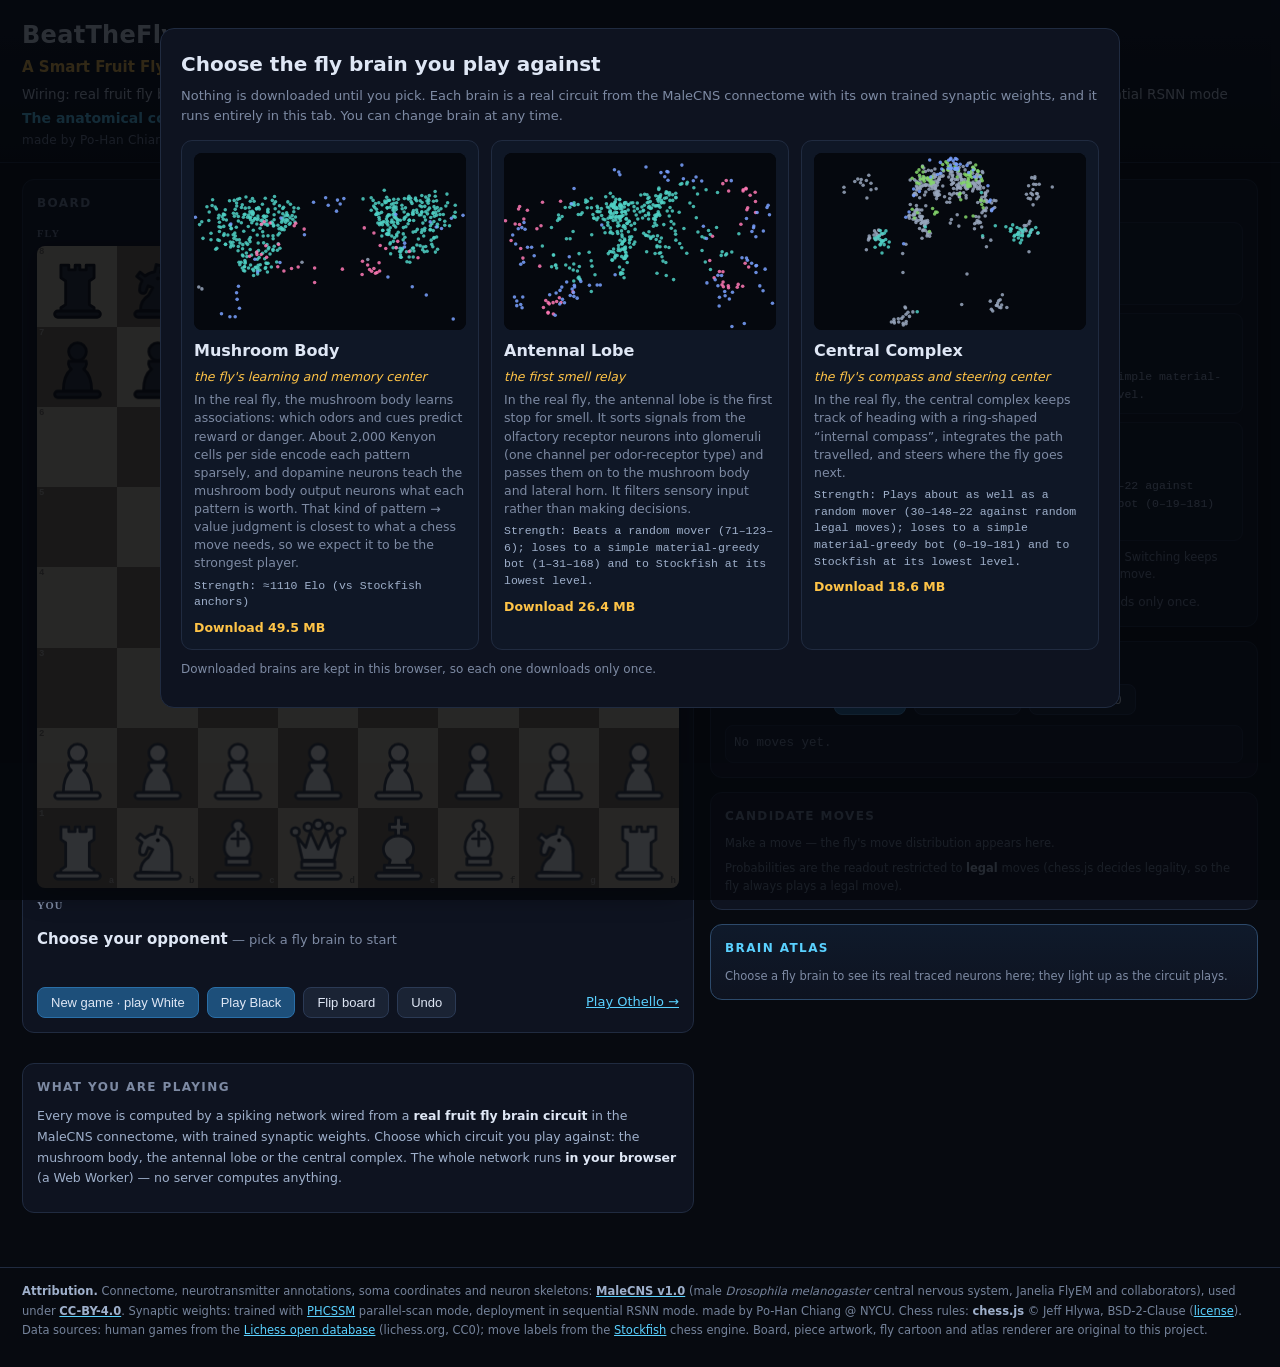
==== chess/index.html @ 7017ef51 "Brain-region opponents (Central Complex, Antennal Lobe), pick-first chess page, cached downloads Co-" ====
<!doctype html>
<!-- SPDX-License-Identifier: GPL-3.0-or-later -->
<html lang="en">
<head>
<meta charset="utf-8">
<meta name="viewport" content="width=device-width,initial-scale=1">
<title>BeatTheFly: Chess</title>
<meta name="description" content="BeatTheFly: play chess against a smart fruit fly. A spiking neural network wired from the real Drosophila mushroom-body connectome (MaleCNS), running in your browser.">
<link rel="canonical" href="https://phclab.github.io/BeatTheFly/chess/">
<meta property="og:type" content="website">
<meta property="og:title" content="BeatTheFly: Chess">
<meta property="og:description" content="BeatTheFly: play chess against a smart fruit fly. A spiking neural network wired from the real Drosophila mushroom-body connectome (MaleCNS), running in your browser.">
<meta property="og:url" content="https://phclab.github.io/BeatTheFly/chess/">
<meta name="twitter:card" content="summary">
<link rel="icon" href="data:image/svg+xml,%3Csvg xmlns='http://www.w3.org/2000/svg' viewBox='0 0 60 44'%3E%3Cellipse cx='26' cy='12' rx='13' ry='6.5' fill='%23cde8ff' fill-opacity='.8' transform='rotate(-22 26 12)'/%3E%3Cellipse cx='26' cy='20' rx='13' ry='6.5' fill='%23cde8ff' fill-opacity='.8' transform='rotate(22 26 20)'/%3E%3Cellipse cx='27' cy='24' rx='14' ry='9' fill='%233b4657'/%3E%3Cellipse cx='40' cy='22' rx='8.5' ry='7.5' fill='%232a3340'/%3E%3Cellipse cx='45.5' cy='19' rx='5' ry='5.2' fill='%23e2452f'/%3E%3Cellipse cx='45.5' cy='26' rx='4.4' ry='4.6' fill='%23e2452f'/%3E%3C/svg%3E">
<link rel="stylesheet" href="../ui/app.css">
</head>
<body>
<header>
  <h1 id="title"><a href="../" style="color:inherit;text-decoration:none">BeatTheFly</a></h1>
  <div class="tagline">A Smart Fruit Fly is playing chess against you</div>
  <div class="attrib">Wiring: real fruit fly brain (<a href="https://male-cns.janelia.org/" target="_blank" rel="noopener">MaleCNS
  mushroom body connectome</a>, <a href="https://creativecommons.org/licenses/by/4.0/" target="_blank" rel="noopener">CC-BY-4.0</a>)
  <span class="sep">·</span> Synaptic weights: trained with <a href="https://arxiv.org/abs/2604.01295" target="_blank" rel="noopener">PHCSSM</a> parallel-scan mode, deployment in sequential RSNN mode</div>
  <div class="claim">The anatomical connectome gives you wiring, not synaptic strengths. Ours are trained.</div>
  <div class="byline">made by Po-Han Chiang @ NYCU</div>
</header>

<div class="wrap">
  <div id="colBoard">
    <div class="card">
      <h2>Board</h2>
      <div class="capbar" id="capTop"><span class="who">FLY</span></div>
      <div id="boardstage"><div id="boardwrap"></div>
        <button id="skipfly" class="sm">skip</button></div>
      <div class="capbar" id="capBot" style="margin-top:6px"><span class="who">YOU</span></div>
      <div id="status"></div>
      <div id="flyline"></div>
      <div id="overbox"></div>
      <div class="row" style="margin-top:11px">
        <button class="pri" id="newW">New game · play White</button>
        <button class="pri" id="newB">Play Black</button>
        <button id="flip">Flip board</button>
        <button id="undo">Undo</button>
        <a href="../othello/" style="margin-left:auto;font-size:13px">Play Othello →</a>
      </div>
    </div>
  </div>
  <div id="colSide">
    <div class="card" id="regionCard">
      <h2>Opponent brain region</h2>
      <div class="regions" id="regionList"></div>
      <div class="legend"><span id="regionNote">Each region is a different real fly circuit with its own trained
        weights. Switching keeps your game: the new brain reads the moves so far, one timestep per move.</span></div>
      <div class="store"><span id="storeLine2"></span> <button id="clearStore2" class="sm" hidden>Remove downloaded brains</button></div>
    </div>
    <div class="card">
      <h2>Game</h2>
      <div class="row" style="margin-top:8px">
        <span style="color:var(--dim);font-size:12px">Fly move choice:</span>
        <button id="tg0" class="on">argmax</button>
        <button id="tg1">sample T=0.5</button>
        <button id="tg2">sample T=1.0</button>
      </div>
      <div class="moves" id="movelist"><span class="dim">No moves yet.</span></div>
    </div>
    <div class="card">
      <h2>Candidate moves</h2>
      <div id="cands"><div class="legend"><span>Make a move — the fly's move distribution appears
        here.</span></div></div>
      <div class="legend"><span>Probabilities are the readout restricted to <b>legal</b> moves
        (chess.js decides legality, so the fly always plays a legal move).</span></div>
    </div>
    <div id="brainPanels"></div>
  </div>
  <div id="colNotes">
    <div class="card">
      <h2>What you are playing</h2>
      <div class="note" id="whatNote"><p>Every move is computed by a spiking network wired from the <b>real MaleCNS mushroom-body
  connectome</b> — 4,510 measured neurons, 1,027,152 neuron-to-neuron connections, excitatory/inhibitory signs from
  neurotransmitter annotations. On the right, those neurons are drawn at their <b>real measured soma
  positions</b> and light up as the circuit runs. The network's state is <b>never reset</b>: it carries
  forward from move to move, so what you see at move 40 descends from move 1. The whole network runs <b>in your browser</b> (a Web Worker) — no server computes anything.</p></div>
    </div>
    <div id="notePanels"></div>
  </div>
</div>
<footer>
  <b>Attribution.</b> Connectome, neurotransmitter annotations, soma coordinates and neuron skeletons:
  <a href="https://male-cns.janelia.org/" target="_blank" rel="noopener"><b>MaleCNS v1.0</b></a> (male
  <i>Drosophila melanogaster</i> central nervous system, Janelia FlyEM and collaborators), used under
  <a href="https://creativecommons.org/licenses/by/4.0/" target="_blank" rel="noopener"><b>CC-BY-4.0</b></a>.
  Synaptic weights: trained with <a href="https://arxiv.org/abs/2604.01295" target="_blank" rel="noopener">PHCSSM</a>
  parallel-scan mode, deployment in sequential RSNN mode.
  <span class="byline">made by Po-Han Chiang @ NYCU</span>. Chess rules: <b>chess.js</b> © Jeff Hlywa, BSD-2-Clause
  (<a href="../vendor/LICENSE.chessjs">license</a>). Data sources: human games from the
  <a href="https://database.lichess.org/" target="_blank" rel="noopener">Lichess open database</a> (lichess.org, CC0); move labels
  from the <a href="https://stockfishchess.org/" target="_blank" rel="noopener">Stockfish</a> chess engine. Board, piece artwork, fly cartoon and atlas renderer are original to this project.
  <span id="footck"></span>
</footer>
<div id="picker" hidden><div class="pbox">
  <h3>Choose the fly brain you play against</h3>
  <div class="sub">Nothing is downloaded until you pick. Each brain is a real circuit from the MaleCNS connectome with its
    own trained synaptic weights, and it runs entirely in this tab. You can change brain at any time.</div>
  <div class="picks" id="pickList"></div>
  <div class="store"><span id="storeLine"></span> <button id="clearStore" class="sm" hidden>Remove downloaded brains</button></div>
  <div class="pl" id="pickErr"></div>
</div></div>
<div id="loader"><div class="box">
  <h3 id="ldH">Loading the fly's brain…</h3>
  <div class="sub" id="ldS">Downloading the trained connectome weights. Everything runs locally in this tab.</div>
  <div class="pbar"><i id="ldBar"></i></div>
  <div class="pl" id="ldP">starting…</div>
</div></div>

<script src="../config.js"></script>
<script type="module">
import { Chess } from '../vendor/chess.esm.js';
import { openStore, modelPrefix, getComplete, usage, clearAll } from '../engine/store.js';
import { $, esc, sleep, ST, FLY, rpc, start, newSession, think, mountPanels, loadModel, syncBrain, flyBegin, flyEnd, flyThinking,
         flyPlace, flyTo, carryShow, carryHide, puff, flyToSquare, carryTo } from '../ui/shell.js';

const MB_NOTE = `<p>In a real <i>Drosophila</i> this circuit learns odour→reward associations. Here the identical
  wiring is fed chess: 789 board features (occupancy, castling rights, en-passant file, 50-move
  clock, canonicalised to the side to move) plus the move history as tokens, projected onto the
  Kenyon cells. The circuit takes <b>one timestep per move</b>; the readout of that timestep is the
  move. Because the state is carried and never reset, the lateral signal keeps propagating across the
  whole game.</p>
  <p class="small">Move legality and SAN: <a href="https://github.com/jhlywa/chess.js">chess.js</a> by Jeff Hlywa
  (BSD-2-Clause), vendored locally with its <a href="../vendor/LICENSE.chessjs">copyright notice</a>. The spiking
  network runs in this page as plain JavaScript in a Web Worker and is checked numerically against the reference
  implementation. The board, the chess piece artwork, the fly cartoon and the brain atlas renderer are original
  work for this project — no third-party board library and no third-party piece set.</p>`;
mountPanels(MB_NOTE);

Object.assign(ST, { human: 'white', orient: 'white', legal: [], fen: null, turn: 'w',
                    sanHistory: [], captured: { w: [], b: [] }, advantage: { w: 0, b: 0 } });
const game = new Chess();

const P_SVG = (() => {
  const wrap = (body, light) => encodeURIComponent(
    `<svg xmlns="http://www.w3.org/2000/svg" viewBox="0 0 45 45">` +
    `<g fill="${light ? '#f7f4ee' : '#2b2f37'}" stroke="${light ? '#3a3f49' : '#0c0e12'}" ` +
    `stroke-width="1.8" stroke-linejoin="round" stroke-linecap="round">${body}</g></svg>`);
  const BASE = `<path d="M10 38h25a2 2 0 0 1 0 4H10a2 2 0 0 1 0-4z"/>`;
  const bodies = {
    pawn:  `<circle cx="22.5" cy="13" r="5.6"/>
            <path d="M17 19c-1 3 1.6 5 1.6 5-3.4 2.6-5.1 8-5.1 14h18c0-6-1.7-11.4-5.1-14 0 0 2.6-2 1.6-5z"/>${BASE}`,
    rook:  `<path d="M12 9h5v3h4V9h3v3h4V9h5v8l-3 2v15l3 2v3H12v-3l3-2V19l-3-2z"/>${BASE}`,
    knight:`<path d="M31.5 38.5V26c0-6.4-2.6-10.7-7.2-12.4l.9-4.1-3.6-.9-1.1 4.6c-2.3.25-4.3 1.15-6 2.7l-3.2-2.6-2.1 2.8 3.4 2.7c-1 1.8-1.6 3.8-1.6 5.9 0 1.3.95 2.15 2.1 2.15 1 0 1.75-.55 2.05-1.4l1.35-3.4 2.85 1.3-2.7 4.8c-3.6 2.2-5.1 5.6-5.1 9.35z"/>
            <circle cx="22.6" cy="17.4" r="1.25" fill="#0c0e12" stroke="none"/>${BASE}`,
    bishop:`<path d="M22.5 5c2.2 0 3.6 1.6 3.6 3.3 0 1.2-.6 2-1.3 2.6 4 2.6 6.4 6.6 6.4 11 0 3.4-1.6 5.6-3.6 6.8H17.4c-2-1.2-3.6-3.4-3.6-6.8 0-4.4 2.4-8.4 6.4-11-.7-.6-1.3-1.4-1.3-2.6C18.9 6.6 20.3 5 22.5 5z"/>
            <path d="M22.5 12v9M18.5 16.5h8" stroke-width="1.6"/>
            <path d="M15 29h15v4H15z"/>${BASE}`,
    queen: `<circle cx="8" cy="12" r="2.6"/><circle cx="16" cy="9" r="2.6"/><circle cx="22.5" cy="7.5" r="2.9"/>
            <circle cx="29" cy="9" r="2.6"/><circle cx="37" cy="12" r="2.6"/>
            <path d="M9 15l3.5 15h20L36 15l-5.5 7-3-10-5 11-5-11-3 10z"/>
            <path d="M12 31h21v4H12z"/>${BASE}`,
    king:  `<path d="M20.7 3h3.6v4.3H28.2v3.6h-3.9v4.4h-3.6v-4.4H16.8V7.3h3.9z"/>
            <path d="M22.5 14.6c-5.3 0-9.6 3.7-9.6 8.3 0 3.1 1.9 5.6 4.4 7.1l-1.3 4.4h13l-1.3-4.4c2.5-1.5 4.4-4 4.4-7.1 0-4.6-4.3-8.3-9.6-8.3z"/>
            <path d="M13.5 33.2h18v3.2h-18z"/>${BASE}`,
  };
  const out = {};
  const KEY = { pawn: 'P', rook: 'R', knight: 'N', bishop: 'B', queen: 'Q', king: 'K' };
  for (const [k, v] of Object.entries(bodies))
    for (const c of ['w', 'b']) out[c + KEY[k]] = 'data:image/svg+xml,' + wrap(v, c === 'w');
  return out;
})();

const BD = { el: null, pieces: {}, orient: 'white', fen: null, dests: new Map(), movable: null, last: null, check: null,
             onMove: null, sel: null, drag: null };

function boardInit(host, onMove) {
  BD.el = host; BD.onMove = onMove;
  host.classList.add('bd');
  host.innerHTML = '';
  const layer = document.createElement('div'); layer.className = 'bd-sq'; host.appendChild(layer);
  const pl = document.createElement('div'); pl.className = 'bd-pc'; host.appendChild(pl);
  BD.sqLayer = layer; BD.pcLayer = pl;
  for (let i = 0; i < 64; i++) { const d = document.createElement('div'); d.className = 'sq'; layer.appendChild(d); }
  host.addEventListener('pointerdown', onDown);
  window.addEventListener('pointermove', onMoveEvt);
  window.addEventListener('pointerup', onUp);
}
function fileRank(sq) { return ['abcdefgh'.indexOf(sq[0]), parseInt(sq[1], 10) - 1]; }
function sqName(c, r) { return 'abcdefgh'[c] + (r + 1); }
function colRow(sq) { const [f, r] = fileRank(sq); return BD.orient === 'white' ? [f, 7 - r] : [7 - f, r]; }
function sqAt(x, y) {
  const b = BD.el.getBoundingClientRect(), s = b.width / 8;
  const c = Math.floor((x - b.left) / s), r = Math.floor((y - b.top) / s);
  if (c < 0 || c > 7 || r < 0 || r > 7) return null;
  return BD.orient === 'white' ? sqName(c, 7 - r) : sqName(7 - c, r);
}
function parseFEN(fen) {
  const out = {}; const rows = fen.split(' ')[0].split('/');
  for (let r = 0; r < 8; r++) { let f = 0;
    for (const ch of rows[r]) {
      if (/\d/.test(ch)) f += +ch;
      else { out[sqName(f, 7 - r)] = (ch === ch.toUpperCase() ? 'w' : 'b') + ch.toUpperCase(); f++; }
    }
  }
  return out;
}
function boardSet(o) {
  if (o.orientation) BD.orient = o.orientation;
  if (o.fen !== undefined) { BD.fen = o.fen; BD.override = null; }
  if (o.dests !== undefined) BD.dests = o.dests || new Map();
  if (o.movable !== undefined) BD.movable = o.movable;
  if (o.lastMove !== undefined) BD.last = o.lastMove;
  if (o.check !== undefined) BD.check = o.check;
  BD.sel = null;
  boardRender();
}
function boardShowMap(map) {
  BD.override = Object.assign({}, map);
  BD.movable = null; BD.dests = new Map(); BD.sel = null;
  boardRender();
}
function boardRender() {
  if (!BD.fen) return;
  const pos = BD.override || parseFEN(BD.fen);
  const b = BD.el.getBoundingClientRect(), s = (b.width || BD.el.clientWidth || 320) / 8;
  const kids = BD.sqLayer.children;
  const destSet = BD.sel ? new Set(BD.dests.get(BD.sel) || []) : null;
  let kingSq = null;
  if (BD.check) for (const [sq, p] of Object.entries(pos)) if (p === (BD.check === 'white' ? 'wK' : 'bK')) kingSq = sq;
  for (let i = 0; i < 64; i++) {
    const c = i % 8, r = (i - c) / 8;
    const sq = BD.orient === 'white' ? sqName(c, 7 - r) : sqName(7 - c, r);
    const [f, rr] = fileRank(sq);
    const d = kids[i];
    d.className = 'sq' + (((f + rr) % 2) ? ' lt' : ' dk')
      + (BD.last && (BD.last[0] === sq || BD.last[1] === sq) ? ' last' : '')
      + (BD.sel === sq ? ' sel' : '')
      + (destSet && destSet.has(sq) ? (pos[sq] ? ' dest cap' : ' dest') : '')
      + (kingSq === sq ? ' chk' : '');
    d.dataset.sq = sq;
    d.innerHTML = (c === 0 ? '<i class="cr">' + (BD.orient === 'white' ? 8 - r : r + 1) + '</i>' : '')
                + (r === 7 ? '<i class="cf">' + (BD.orient === 'white' ? 'abcdefgh'[c] : 'hgfedcba'[c]) + '</i>' : '');
  }
  const want = {};
  for (const [sq, p] of Object.entries(pos)) want[sq] = p;
  for (const [sq, el] of Object.entries(BD.pieces)) if (want[sq] !== el.dataset.p) { el.remove(); delete BD.pieces[sq]; }
  for (const [sq, p] of Object.entries(want)) {
    let el = BD.pieces[sq];
    if (!el) {
      el = document.createElement('div'); el.className = 'pc';
      el.dataset.p = p; el.style.backgroundImage = 'url("' + P_SVG[p] + '")';
      BD.pcLayer.appendChild(el); BD.pieces[sq] = el;
    }
    const [c, r] = colRow(sq);
    el.style.width = el.style.height = s + 'px';
    el.style.transform = 'translate(' + (c * s) + 'px,' + (r * s) + 'px)';
    el.dataset.sq = sq;
  }
}
function canMoveFrom(sq) {
  if (!BD.movable) return false;
  const p = parseFEN(BD.fen)[sq];
  if (!p) return false;
  if ((p[0] === 'w' ? 'white' : 'black') !== BD.movable) return false;
  return BD.dests.has(sq);
}
function onDown(e) {
  const sq = sqAt(e.clientX, e.clientY); if (!sq) return;
  if (BD.sel && BD.sel !== sq && (BD.dests.get(BD.sel) || []).includes(sq)) {
    const from = BD.sel; BD.sel = null; boardRender(); BD.onMove(from, sq); return;
  }
  if (!canMoveFrom(sq)) { BD.sel = null; boardRender(); return; }
  BD.sel = sq; boardRender();
  const el = BD.pieces[sq]; if (!el) return;
  const b = BD.el.getBoundingClientRect(), s = b.width / 8;
  BD.drag = { sq, el, s, b, moved: false };
  el.classList.add('drag');
  e.preventDefault();
}
function onMoveEvt(e) {
  if (!BD.drag) return;
  const { el, s, b } = BD.drag;
  BD.drag.moved = true;
  el.style.transform = 'translate(' + (e.clientX - b.left - s / 2) + 'px,' + (e.clientY - b.top - s / 2) + 'px)';
}
function onUp(e) {
  if (!BD.drag) return;
  const d = BD.drag; BD.drag = null;
  d.el.classList.remove('drag');
  const to = sqAt(e.clientX, e.clientY);
  if (d.moved) {
    if (to && to !== d.sq && (BD.dests.get(d.sq) || []).includes(to)) { BD.sel = null; boardRender(); BD.onMove(d.sq, to); return; }
    boardRender();
  }
}

function destsMap() {
  const m = new Map();
  for (const mv of ST.legal) {
    const o = mv.uci.slice(0, 2), d = mv.uci.slice(2, 4);
    if (!m.has(o)) m.set(o, []);
    const a = m.get(o); if (!a.includes(d)) a.push(d);
  }
  return m;
}
const sideToMoveColor = () => ST.turn === 'w' ? 'white' : 'black';
function syncBoard() {
  const lm = ST.moves.length ? [ST.moves[ST.moves.length - 1].slice(0, 2), ST.moves[ST.moves.length - 1].slice(2, 4)] : undefined;
  const myTurn = !ST.status.over && !ST.busy && !SWITCHING && sideToMoveColor() === ST.human;
  boardSet({ fen: ST.fen, orientation: ST.orient, lastMove: lm,
             check: ST.status.check ? sideToMoveColor() : null,
             movable: myTurn ? ST.human : null,
             dests: myTurn ? destsMap() : new Map() });
}
function onUserMove(orig, dest) {
  if (ST.busy || ST.status.over || SWITCHING) { syncBoard(); return; }
  const opts = ST.legal.filter(m => m.uci.slice(0, 2) === orig && m.uci.slice(2, 4) === dest);
  if (!opts.length) { syncBoard(); return; }
  if (opts.length === 1) { play(opts[0].uci); return; }
  askPromotion(opts, dest);
}
function askPromotion(opts, dest) {
  const NAME = { q: 'queen', r: 'rook', b: 'bishop', n: 'knight' };
  const div = document.createElement('div'); div.className = 'promo';
  const box = document.createElement('div'); box.className = 'box';
  box.innerHTML = '<div style="font-size:14px">Promote on <b>' + esc(dest) + '</b></div>';
  const pcs = document.createElement('div'); pcs.className = 'pcs';
  ['q', 'r', 'b', 'n'].forEach(t => {
    const o = opts.find(m => m.promo === t); if (!o) return;
    const el = document.createElement('div');
    el.title = NAME[t]; el.className = 'promo-pc';
    el.dataset.uci = o.uci; el.dataset.piece = NAME[t] + ' ' + ST.human;
    pcs.appendChild(el);
  });
  box.appendChild(pcs); div.appendChild(box);
  div.addEventListener('click', e => {
    const u = e.target && e.target.dataset && e.target.dataset.uci;
    document.body.removeChild(div);
    if (u) play(u); else syncBoard();
  });
  document.body.appendChild(div);
  div.querySelectorAll('.promo-pc').forEach(el => spriteInto(el, el.dataset.piece));
}
function spriteInto(el, cls) {
  const [type, colour] = cls.split(' ');
  const k = (colour === 'white' ? 'w' : 'b') + { pawn: 'P', knight: 'N', bishop: 'B', rook: 'R', queen: 'Q', king: 'K' }[type];
  if (P_SVG[k]) el.style.backgroundImage = 'url("' + P_SVG[k] + '")';
  el.style.backgroundSize = 'contain'; el.style.backgroundRepeat = 'no-repeat';
  el.style.backgroundPosition = 'center';
}

async function validate() { applyState(await rpc('validate', { moves: ST.moves })); }
function applyState(s) {
  ST.legal = s.legal; ST.fen = s.fen; ST.turn = s.turn; ST.status = s.status;
  ST.sanHistory = s.san_history || []; ST.captured = s.captured || { w: [], b: [] }; ST.advantage = s.advantage || { w: 0, b: 0 };
  try { game.load(s.fen); } catch (_) {}
  syncBoard(); renderMoves(); renderCaptured(); renderStatus(); renderOver();
}
async function play(uci) {
  ST.moves.push(uci);
  try {
    game.move({ from: uci.slice(0, 2), to: uci.slice(2, 4), promotion: uci[4] || undefined });
    ST.fen = game.fen(); ST.turn = game.turn(); ST.status = { over: false, check: game.inCheck() }; ST.legal = [];
    syncBoard();
  } catch (_) {}
  try { await validate(); }
  catch (e) { ST.moves.pop(); await validate(); renderStatus('rejected: ' + e.message); return; }
  if (!ST.status.over && sideToMoveColor() !== ST.human) setTimeout(think, 60);
}

function renderMoves() {
  const h = ST.sanHistory, rows = []; const flyIsWhite = ST.human === 'black';
  for (let i = 0; i < h.length; i += 2)
    rows.push('<tr><td class="n">' + (i / 2 + 1) + '.</td><td class="' + (flyIsWhite ? 'f' : '') + '">' + esc(h[i]) +
      '</td><td class="' + (flyIsWhite ? '' : 'f') + '">' + (h[i + 1] ? esc(h[i + 1]) : '') + '</td></tr>');
  $('movelist').innerHTML = rows.length ? '<table>' + rows.join('') + '</table>'
    : '<span class="dim">No moves yet. Fly moves are shown in gold.</span>';
  $('movelist').scrollTop = 1e6;
}
const PNAME = { p: 'pawn', n: 'knight', b: 'bishop', r: 'rook', q: 'queen', k: 'king' };
function capRow(hostId, label, lostBy, adv) {
  const host = $(hostId); host.innerHTML = '<span class="who">' + label + '</span>';
  const colour = lostBy === 'w' ? 'white' : 'black';
  const order = ['q', 'r', 'b', 'n', 'p'];
  for (const t of (ST.captured[lostBy] || []).slice().sort((a, b) => order.indexOf(a) - order.indexOf(b))) {
    const s = document.createElement('span'); s.className = 'cpc';
    spriteInto(s, PNAME[t] + ' ' + colour); host.appendChild(s);
  }
  if (adv > 0) { const a = document.createElement('span'); a.className = 'adv'; a.textContent = '+' + adv; host.appendChild(a); }
}
function renderCaptured() {
  const flyC = ST.human === 'white' ? 'b' : 'w', humC = ST.human === 'white' ? 'w' : 'b';
  capRow('capTop', 'FLY', humC, ST.advantage[flyC]);
  capRow('capBot', 'YOU', flyC, ST.advantage[humC]);
}
function renderStatus(extra) {
  const s = ST.status; let t;
  if (s.over) {
    const who = s.result === '1-0' ? 'White wins' : s.result === '0-1' ? 'Black wins' : 'Draw';
    t = '<span class="big">' + who + '</span> <span style="color:var(--dim)">— ' + esc(s.reason || '') + '</span>';
  } else {
    const side = ST.turn === 'w' ? 'White' : 'Black';
    const mine = sideToMoveColor() === ST.human;
    t = '<span class="big">' + side + ' to move</span> <span style="color:var(--dim)">— ' +
      (mine ? 'your turn' : (ST.busy ? 'the fly is thinking…' : 'the fly is up')) + '</span>' +
      (s.check ? ' <span class="warn">check</span>' : '');
  }
  $('status').innerHTML = t + (extra ? ' <span style="color:var(--dim)">' + esc(extra) + '</span>' : '');
}
function renderOver() {
  const s = ST.status;
  $('overbox').innerHTML = s.over
    ? '<div class="over">Game over — <b>' + esc(s.reason || '') + '</b> (' + esc(s.result || '') +
      '). Press <b>New game</b> to play again.</div>' : '';
}

function sqCenter(sq) {
  const w = $('boardwrap').clientWidth || 0, s = w / 8;
  let col = 'abcdefgh'.indexOf(sq[0]), row = 8 - parseInt(sq[1], 10);
  if (ST.orient === 'black') { col = 7 - col; row = 7 - row; }
  return [(col + 0.5) * s, (row + 0.5) * s];
}
const PT = { p: 'pawn', n: 'knight', b: 'bishop', r: 'rook', q: 'queen', k: 'king' };
const pieceSprite = (type, colour) => size => {
  const el = document.createElement('div');
  el.style.width = size + 'px'; el.style.height = size + 'px';
  spriteInto(el, type + ' ' + colour);
  return el;
};

async function flyPlayMove(ev, preFen) {
  const gen = ST.gen;
  flyBegin();
  let landed = false;
  const land = () => { if (gen === ST.gen) applyState(ev.state); carryHide(); landed = true; };
  try {
    const uci = ev.move, from = uci.slice(0, 2), to = uci.slice(2, 4), promo = uci[4] || null;
    const g = new Chess(preFen);
    const mover = g.get(from), target = g.get(to);
    const isCastle = !!mover && mover.type === 'k' && Math.abs('abcdefgh'.indexOf(to[0]) - 'abcdefgh'.indexOf(from[0])) > 1;
    const isEP = !!mover && mover.type === 'p' && from[0] !== to[0] && !target;
    const epSq = isEP ? to[0] + from[1] : null;
    const colour = mover && mover.color === 'b' ? 'black' : 'white';
    const type = mover ? PT[mover.type] : 'pawn';
    const ROOK = { e1g1: ['h1', 'f1'], e1c1: ['a1', 'd1'], e8g8: ['h8', 'f8'], e8c8: ['a8', 'd8'] }[uci] || null;
    const pre = parseFEN(preFen);
    boardShowMap(pre);
    flyThinking(false);
    await flyToSquare(from);
    const m1 = Object.assign({}, pre); delete m1[from];
    boardShowMap(m1); carryShow(pieceSprite(type, colour));
    await carryTo(from, to);
    if (isCastle && ROOK) {
      const m2 = Object.assign({}, m1); m2[to] = pre[from];
      boardShowMap(m2); carryHide();
      await flyToSquare(ROOK[0]);
      const m3 = Object.assign({}, m2); delete m3[ROOK[0]];
      boardShowMap(m3); carryShow(pieceSprite('rook', colour));
      await carryTo(ROOK[0], ROOK[1]);
    }
    if (target) puff(to, 'hit');
    if (epSq) puff(epSq, 'hit');
    land();
    if (promo) puff(to, 'gold');
    const [tx, ty] = sqCenter(isCastle && ROOK ? ROOK[1] : to);
    await flyTo(tx, ty - 22, 120);
  } catch (e) {
    console.warn('fly animation aborted', e);
  } finally {
    if (!landed && gen === ST.gen) applyState(ev.state);
    flyEnd();
  }
}

async function newGame(colour) {
  ST.moves = []; ST.human = colour; ST.orient = colour;
  try { await newSession(); } catch (e) { renderStatus('cannot start the engine: ' + e.message); return; }
  await validate();
  if (sideToMoveColor() !== ST.human) setTimeout(think, 120);
}

$('newW').onclick = () => { if (!ST.model) { ST.human = 'white'; return showPicker(true); } newGame('white'); };
$('newB').onclick = () => { if (!ST.model) { ST.human = 'black'; return showPicker(true); } newGame('black'); };
$('flip').onclick = () => { ST.orient = ST.orient === 'white' ? 'black' : 'white'; syncBoard(); };
$('undo').onclick = async () => {
  if (ST.busy || !ST.moves.length) return;
  const target = ST.human === 'white' ? 0 : 1;
  ST.moves.pop();
  while (ST.moves.length > 0 && ST.moves.length % 2 !== target) ST.moves.pop();
  await validate();
  if (!ST.status.over && sideToMoveColor() !== ST.human) setTimeout(think, 120);
};

const CFG = (window.FLY_CONFIG || {}).chess || {}, QS = new URLSearchParams(location.search);
let REGIONS = [{ id: 'mb', name: 'Mushroom Body', desc: '', skel: 'data/mb_skel.json' }], CUR = null, SWITCHING = false;
const START_FEN = 'rnbqkbnr/pppppppp/8/8/8/8/PPPPPPPP/RNBQKBNR w KQkq - 0 1';
function specFor(r) {
  const c = r.id === 'mb' ? CFG : ((CFG.REGIONS || {})[r.id] || {});
  return { id: r.id, wsrc: QS.get(r.id === 'mb' ? 'weights' : 'weights_' + r.id) || c.WEIGHTS_BASE || '',
           variant: QS.get('prec') || c.PRECISION || 'fp16w32', skel: r.skel,
           region: r.id === 'mb' ? null : r, note: r.note || MB_NOTE };
}
const configured = r => { const w = specFor(r).wsrc; return !!w && !/[<>]/.test(w); };
function renderRegions() {
  $('regionList').innerHTML = REGIONS.map(r => '<button class="region' + (r.id === CUR ? ' on' : '') + '" data-id="' + r.id + '"' +
    (configured(r) ? '' : ' disabled') + '><b>' + esc(r.name) + '</b><span class="rd">' + esc(r.desc || '') + '</span>' +
    '<span class="rs">' + (configured(r) ? 'Strength: ' + esc(r.strength || 'not measured yet (partially trained)') : 'weights location not configured') +
    '</span></button>').join('');
  $('regionList').querySelectorAll('button.region').forEach(b => { b.onclick = () => chooseBrain(b.dataset.id); });
}
const CACHED = {};
async function refreshStore() {
  const db = await openStore();
  for (const r of REGIONS) CACHED[r.id] = !!(db && r.model && await getComplete(db, modelPrefix(r.model, r.version, specFor(r).variant)));
  const u = db ? await usage(db) : { bytes: 0, models: [] };
  const line = !db ? 'This browser cannot keep downloaded brains; each visit downloads again.'
    : u.models.length ? 'Stored in this browser: ' + (u.bytes / 1e6).toFixed(1) + ' MB (' + u.models.map(m => esc(m.label || m.model)).join(', ') + ').'
    : 'Downloaded brains are kept in this browser, so each one downloads only once.';
  for (const [l, b] of [['storeLine', 'clearStore'], ['storeLine2', 'clearStore2']]) { $(l).innerHTML = line; $(b).hidden = !u.models.length; }
  renderPicker();
}
async function clearStoreClick() {
  const db = await openStore();
  if (db) await clearAll(db);
  await refreshStore();
}
function renderPicker() {
  $('pickList').innerHTML = REGIONS.map(r => '<button class="pick" data-id="' + r.id + '"' + (configured(r) ? '' : ' disabled') + '>' +
    (r.thumb ? '<img src="../' + esc(r.thumb) + '" alt="" width="200" height="130">' : '') +
    '<b>' + esc(r.name) + '</b>' + (r.tagline ? '<span class="tg">' + esc(r.tagline) + '</span>' : '') +
    '<span class="rd">' + esc(r.about || r.desc || '') + '</span>' +
    '<span class="rs">Strength: ' + esc(r.strength || 'not measured yet') + '</span>' +
    '<span class="sz">' + (!configured(r) ? 'weights location not configured' : CACHED[r.id] ? 'Downloaded ✓ (loads instantly)' :
      (r.size_mb ? 'Download ' + r.size_mb.toFixed(1) + ' MB' : '')) +
    '</span></button>').join('');
  $('pickList').querySelectorAll('button.pick').forEach(b => { b.onclick = () => chooseBrain(b.dataset.id); });
}
const showPicker = on => { $('picker').hidden = !on; };
const setBusy = on => { if (on) $('regionList').setAttribute('aria-busy', 'true'); else $('regionList').removeAttribute('aria-busy'); };
function waitingState() {
  $('brainPanels').innerHTML = '<div class="card hero"><h2>Brain atlas</h2><div class="legend"><span>Choose a fly brain to see its ' +
    'real traced neurons here; they light up as the circuit plays.</span></div></div>';
  $('notePanels').innerHTML = '';
  $('whatNote').innerHTML = '<p>Every move is computed by a spiking network wired from a <b>real fruit fly brain circuit</b> in the ' +
    'MaleCNS connectome, with trained synaptic weights. Choose which circuit you play against: the mushroom body, the antennal lobe ' +
    'or the central complex. The whole network runs <b>in your browser</b> (a Web Worker) — no server computes anything.</p>';
  boardSet({ fen: START_FEN, orientation: 'white', movable: null, dests: new Map(), lastMove: null, check: null });
  $('status').innerHTML = '<span class="big">Choose your opponent</span> <span style="color:var(--dim)">— pick a fly brain to start</span>';
}
async function chooseBrain(id) {
  if (ST.model) return switchRegion(id);
  const r = REGIONS.find(x => x.id === id);
  if (!r || !configured(r) || SWITCHING) return;
  SWITCHING = true; showPicker(false); CUR = id; renderRegions(); setBusy(true);
  try {
    await loadModel(specFor(r));
  } catch (e) {
    $('loader').style.display = 'none'; CUR = null; renderRegions(); SWITCHING = false; setBusy(false);
    $('pickErr').textContent = 'Could not load ' + r.name + ': ' + e.message; showPicker(true); return;
  }
  SWITCHING = false;
  updateWhat();
  refreshStore();
  await newGame(ST.human || 'white');
  setBusy(false);
}
function updateWhat() {
  const d = ST.info, name = d.region ? d.region.name.toLowerCase() : 'mushroom-body';
  $('whatNote').innerHTML = '<p>Every move is computed by a spiking network wired from the <b>real MaleCNS ' + esc(name) +
    '\n  connectome</b> — ' + d.H.toLocaleString('en-US') + ' measured neurons, ' + Number(d.edges).toLocaleString('en-US') +
    ' neuron-to-neuron connections, excitatory/inhibitory signs from\n  neurotransmitter annotations. On the right, those neurons are drawn at their <b>real measured soma\n  positions</b> and light up as the circuit runs. ' +
    'The network\'s state is <b>never reset</b>: it carries\n  forward from move to move, so what you see at move 40 descends from move 1. The whole network runs <b>in your browser</b> (a Web Worker) — no server computes anything.</p>';
}
async function switchRegion(id) {
  if (id === CUR || SWITCHING) return;
  const r = REGIONS.find(x => x.id === id), prev = REGIONS.find(x => x.id === CUR);
  if (!r || !configured(r)) return;
  SWITCHING = true; CUR = id; renderRegions(); setBusy(true);
  syncBoard(); renderStatus('loading the ' + r.name.toLowerCase() + '…');
  while (ST.busy || FLY.busy || ST.anim) await sleep(100);
  try {
    await loadModel(specFor(r));
  } catch (e) {
    CUR = prev.id; renderRegions();
    try { await loadModel(specFor(prev)); } catch (_) { SWITCHING = false; setBusy(false); return; }
  }
  await newSession();
  await syncBrain(ST.moves);
  await validate();
  updateWhat();
  refreshStore();
  SWITCHING = false; setBusy(false);
  syncBoard();
  if (!ST.status.over && sideToMoveColor() !== ST.human) setTimeout(think, 120);
}

boardInit($('boardwrap'), onUserMove);
try {
  const rs = await fetch('../data/regions_chess.json');
  if (rs.ok) REGIONS = (await rs.json()).regions;
} catch (_) {}
const want = REGIONS.find(r => r.id === QS.get('brain'));
if (want && configured(want)) CUR = want.id;
renderRegions();
renderPicker();
$('clearStore').onclick = clearStoreClick; $('clearStore2').onclick = clearStoreClick;
refreshStore();
start({
  initialModel: () => (CUR ? specFor(REGIONS.find(r => r.id === CUR)) : null),
  modelNote: () => ((REGIONS.find(r => r.id === CUR) || {}).desc || ''),
  kind: 'chess',
  render: boardRender,
  sync: syncBoard,
  renderStatus,
  sqCenter,
  vocabText: v => v + ' UCI tokens',
  onGameOver(status) { ST.status = status; renderStatus(); renderOver(); },
  onFinal(ev) { const preFen = ST.fen; ST.moves.push(ev.move); return flyPlayMove(ev, preFen); },
  caveat(st, region) {
    const pc = v => (100 * v).toFixed(1) + '%';
    if (region) return {
      html: '<b>Honest caveat.</b> This ' + esc(region.name.toLowerCase()) + ' model is only partially trained and plays ' +
        'far weaker than the mushroom body. ' + (region.strength ? esc(region.strength.replace(/\.$/, '')) + '. ' : 'Its strength has not been measured yet. ') +
        'There is no search and no evaluation function: each move is one timestep of the network, restricted to legal moves by chess.js. ' +
        'The interesting claim is <i>which substrate is computing</i>.',
      row: region.strength ? esc(region.strength) : 'not measured yet (partially trained)',
    };
    if (!st || !st.elo_text) return { html: '<b>Honest caveat.</b> This is not a strong engine, and the strength of this model has not been measured yet. ' +
      'Every move is restricted to legal moves by chess.js. The interesting claim is <i>which substrate is computing</i>.' };
    return {
      html: '<b>Honest caveat.</b> This is not a strong engine: ' + esc(st.elo_text) +
        (st.vs_previous_text ? ' (' + esc(st.vs_previous_text) + ')' : '') + '. On ' + esc(st.test_label) + ' it picks Stockfish\'s best move <b>' +
        pc(st.sf_agreement) + '</b> of the time (opening ' + pc(st.sf_opening) + ', early middlegame ' + pc(st.sf_early_mid) +
        ', middlegame ' + pc(st.sf_middlegame) + ', endgame ' + pc(st.sf_endgame) + ') and the move the human played ' +
        pc(st.human_move_match) + '. There is no search and no evaluation function: each move is one timestep of the ' +
        'network, restricted to legal moves by chess.js. The interesting claim is <i>which substrate is computing</i>.',
      row: esc(st.elo_text) + ' · Stockfish best-move agreement ' + pc(st.sf_agreement) + ' · human move-match ' + pc(st.human_move_match),
    };
  },
}).then(() => {
  if (ST.model) { updateWhat(); return newGame('white'); }
  waitingState(); showPicker(true);
});
</script>
</body>
</html>
---- ui/app.css ----
/* SPDX-License-Identifier: GPL-3.0-or-later */
:root{
  --bg:#070a10; --panel:#0e1320; --panel2:#121929; --line:#202b40;
  --ink:#dfe7f5; --dim:#7d8aa3; --accent:#5ad1ff; --gold:#ffc447;
  --kc:#4fd1c5; --mbon:#7aa2ff; --dan:#ff7ab6; --apl:#c58cff; --oth:#98a6bd;
  --good:#43d17a; --warn:#ff8a5b;
}
*{box-sizing:border-box}
body{margin:0;background:var(--bg);color:var(--ink);
  font:14px/1.55 ui-sans-serif,system-ui,-apple-system,"Segoe UI",Roboto,"Helvetica Neue",sans-serif}
a{color:var(--accent)}
header{padding:17px 22px 12px;border-bottom:1px solid var(--line);
  background:linear-gradient(180deg,#0c1320,#070a10)}
header h1{margin:0;font-size:24px;letter-spacing:.3px}
header .tagline{margin-top:2px;font-size:15px;font-weight:600;color:var(--gold)}
header .attrib{margin-top:5px;font-size:13.5px;color:#c9d4e8;line-height:1.5}
header .attrib a{color:var(--gold);text-decoration:underline;text-underline-offset:2px}
header .attrib .sep{color:var(--dim);margin:0 4px}
header .claim{margin-top:4px;font-size:14px;font-weight:600;color:var(--accent);line-height:1.4}
header .byline{margin-top:3px;font-size:12px;color:var(--dim);letter-spacing:.2px}
@media (max-width:600px){header{padding:13px 14px 10px} header h1{font-size:21px} header .tagline{font-size:14px}
  header .attrib{font-size:12.5px} header .claim{font-size:13px} header .attrib .sep{display:block;height:0;overflow:hidden;margin:0}}
.wrap{display:grid;grid-template-columns:var(--bcol,430px) minmax(340px,560px);grid-template-areas:"board side" "notes side";
  gap:16px;padding:16px 22px 40px;align-items:start;justify-content:center}
#colBoard{grid-area:board;min-width:0;overflow-x:clip} #colSide{grid-area:side;min-width:0} #colNotes{grid-area:notes;min-width:0}
#colSide .grid4{grid-template-columns:1fr 1fr}
@media (max-width:1000px){.wrap{grid-template-columns:minmax(0,1fr);grid-template-areas:"board" "side" "notes"}}
@media (max-width:600px){.wrap{padding:12px 10px 30px} #colSide .grid2{grid-template-columns:1fr}}
.card{background:var(--panel);border:1px solid var(--line);border-radius:12px;padding:14px;margin-bottom:14px}
.card.hero{border-color:#2d4a6b;background:linear-gradient(180deg,#0f1a2b,#0e1320)}
.card h2{margin:0 0 10px;font-size:12px;letter-spacing:1.4px;text-transform:uppercase;color:var(--dim);font-weight:600}
.card.hero h2{color:var(--accent)}
.card h2 .sm{float:right;text-transform:none;letter-spacing:0;font-weight:400;color:#5d6b85}

#boardstage{position:relative}
#flyguy{position:absolute;left:0;top:0;width:52px;height:38px;pointer-events:none;z-index:40;
  opacity:0;transition:opacity .25s;will-change:transform;filter:drop-shadow(0 3px 5px rgba(0,0,0,.55))}
#flyguy .abdo{fill:#3b4657} #flyguy .thor{fill:#2a3340}
#flyguy .eye{fill:#e2452f} #flyguy .glint{fill:#fff;opacity:.85}
#flyguy .ant,#flyguy .leg{stroke:#222a36;stroke-width:2;fill:none;stroke-linecap:round}
#flyguy .wing ellipse{fill:rgba(205,232,255,.5);stroke:rgba(255,255,255,.5);stroke-width:.7}
#flyguy .wing{transform-origin:34px 18px;animation:flap .07s linear infinite alternate}
#flyguy .wing.wr{animation-delay:.035s}
@keyframes flap{from{transform:scaleY(.35) rotate(-6deg)}to{transform:scaleY(1) rotate(6deg)}}
#flybubble{position:absolute;left:0;top:0;z-index:41;pointer-events:none;opacity:0;transition:opacity .2s;
  background:#f4f7ff;color:#1b2435;border-radius:12px;padding:3px 10px;font:600 13px/1.1 ui-monospace,monospace;
  box-shadow:0 3px 8px rgba(0,0,0,.5)}
#flybubble::after{content:"";position:absolute;left:8px;bottom:-5px;width:8px;height:8px;
  background:#f4f7ff;border-radius:50%}
#flybubble span{animation:dots 1.1s steps(4,end) infinite}
@keyframes dots{0%{opacity:.35}50%{opacity:1}100%{opacity:.35}}
#flycarry{position:absolute;left:0;top:0;z-index:39;pointer-events:none;opacity:0;
  will-change:transform;background:none}
#boardstage>#flyguy,#boardstage>#flybubble,#boardstage>#flycarry,#boardstage>.puff{
  pointer-events:none!important;background-color:transparent}
.puff{position:absolute;width:10px;height:10px;margin:-5px 0 0 -5px;border-radius:50%;
  background:rgba(255,255,255,.85);pointer-events:none;z-index:38;animation:puffout .6s ease-out forwards}
.puff.hit{background:rgba(255,120,90,.9)} .puff.gold{background:rgba(255,196,71,.95)}
@keyframes puffout{to{transform:scale(7);opacity:0}}
#skipfly{position:absolute;right:6px;top:6px;z-index:42;display:none}
#boardwrap{width:100%;aspect-ratio:1;border-radius:8px;overflow:hidden;box-shadow:0 4px 26px rgba(0,0,0,.5);
  position:relative;touch-action:none;user-select:none}
.bd{position:relative}
.bd-sq{position:absolute;inset:0;display:grid;grid-template-columns:repeat(8,1fr);grid-template-rows:repeat(8,1fr)}
.bd-pc{position:absolute;inset:0;pointer-events:none}
.bd .sq{position:relative}
.bd .sq.lt{background:#c9ba9e} .bd .sq.dk{background:#7a6a53}
.bd .sq.last{box-shadow:inset 0 0 0 100px rgba(255,196,71,.30)}
.bd .sq.sel{box-shadow:inset 0 0 0 100px rgba(60,160,225,.42)}
.bd .sq.chk{background:radial-gradient(ellipse at center,#ff4a3d 0%,#d0201a 28%,rgba(160,0,0,0) 72%)}
.bd .sq.dest::after{content:"";position:absolute;left:50%;top:50%;width:30%;height:30%;
  transform:translate(-50%,-50%);border-radius:50%;background:rgba(30,140,200,.55)}
.bd .sq.dest.cap::after{width:88%;height:88%;background:none;border:5px solid rgba(30,140,200,.55)}
.bd .sq .cr,.bd .sq .cf{position:absolute;font:700 9px/1 ui-monospace,monospace;color:rgba(0,0,0,.42);font-style:normal}
.bd .sq .cr{left:2px;top:2px} .bd .sq .cf{right:3px;bottom:2px}
.bd .sq.dk .cr,.bd .sq.dk .cf{color:rgba(255,255,255,.45)}
.bd .pc{position:absolute;left:0;top:0;background-size:88%;background-repeat:no-repeat;background-position:center;
  pointer-events:none;transition:transform .14s ease-out;will-change:transform;z-index:2}
.bd .pc.drag{transition:none;z-index:9;filter:drop-shadow(0 6px 8px rgba(0,0,0,.55))}
.capbar{display:flex;align-items:center;gap:2px;min-height:24px}
.capbar .adv{font:600 12px/1 ui-monospace,monospace;color:var(--gold);margin-left:6px}
.capbar .who{font:600 10.5px/1 ui-sans-serif;letter-spacing:1px;color:var(--dim);width:38px;flex:none}
.cpc{width:19px;height:19px;background-size:contain;background-repeat:no-repeat;background-position:center;display:inline-block;opacity:.92}
.row{display:flex;gap:8px;flex-wrap:wrap;align-items:center}
button{background:#1a2334;color:var(--ink);border:1px solid #2b3a55;border-radius:8px;padding:7px 13px;font-size:13px;cursor:pointer}
button:hover{background:#222f47} button:disabled{opacity:.4;cursor:default}
button.pri{background:#1d4f7a;border-color:#2a6fa8}
button.on{background:#2a6fa8;border-color:#4f9ad4}
button.sm{padding:4px 9px;font-size:12px}
#status{margin-top:10px;font-size:13px;min-height:22px}
#status .big{font-size:15px;font-weight:600}
#flyline{margin-top:6px;font-size:12.5px;color:#9fb0cb;min-height:18px;font-family:ui-monospace,monospace}
.moves{max-height:160px;overflow:auto;font-family:ui-monospace,monospace;font-size:12.5px;color:#b9c6dd;
  background:var(--panel2);border:1px solid var(--line);border-radius:8px;padding:8px;margin-top:10px}
.moves table{border-collapse:collapse;width:100%}
.moves td{padding:1px 4px} .moves td.n{color:var(--dim);width:28px;text-align:right}
.moves td.f{color:var(--gold)} .moves .dim{color:var(--dim)}
.over{margin-top:10px;padding:9px 12px;border-radius:9px;background:#22182c;border:1px solid #43305a;font-size:13.5px}
.over b{color:var(--gold)}

#atlaswrap{position:relative}
#atlas{display:block;width:100%;border-radius:9px;background:#05080e}
.alab{display:flex;justify-content:space-between;font-size:11px;color:var(--dim);margin:8px 2px 0}
.alab b{color:#b9c6dd}
.scrub{display:flex;align-items:center;gap:10px;margin-top:11px}
.scrub input[type=range]{flex:1;accent-color:var(--accent)}
.scrub .lb{font:11px/1 ui-monospace,monospace;color:var(--dim);min-width:112px}

.grid2{display:grid;grid-template-columns:1fr 1fr;gap:14px}
.grid3{display:grid;grid-template-columns:repeat(3,1fr);gap:10px}
.grid4{display:grid;grid-template-columns:repeat(4,1fr);gap:10px}
@media (max-width:900px){.grid2,.grid3,.grid4{grid-template-columns:1fr 1fr}}
.metric{background:var(--panel2);border:1px solid var(--line);border-radius:9px;padding:9px 11px}
.metric .k{font-size:10.5px;letter-spacing:.9px;text-transform:uppercase;color:var(--dim)}
.metric .v{font-family:ui-monospace,monospace;font-size:18px;margin-top:2px}
.metric .s{font-size:11px;color:var(--dim);font-family:ui-monospace,monospace}
canvas.chart{display:block;width:100%;background:#080d15;border-radius:6px}
.dot{display:inline-block;width:8px;height:8px;border-radius:50%;margin-right:5px;vertical-align:1px}
.legend{display:flex;gap:15px;flex-wrap:wrap;font-size:11.5px;color:var(--dim);margin-top:8px;line-height:1.5}
.legend b{color:#b9c6dd}
.cand{display:grid;grid-template-columns:26px 70px 1fr 52px;gap:8px;align-items:center;padding:3px 0;font-size:13px}
.cand .rk{font-family:ui-monospace,monospace;font-size:11px;color:var(--dim);text-align:right}
.cand .mv{font-family:ui-monospace,monospace;font-weight:600}
.cand .bar{height:13px;background:#131b2a;border-radius:6px;overflow:hidden}
.cand .bar i{display:block;height:100%;background:linear-gradient(90deg,#2b6fa0,#5ad1ff);width:0}
.cand .pv{font-family:ui-monospace,monospace;font-size:12px;color:#9fb0cb;text-align:right}
.cand.lead .mv{color:var(--gold)} .cand.lead .bar i{background:linear-gradient(90deg,#a97a13,#ffc447)}
.lamp{display:flex;align-items:center;gap:13px}
.lamp .bulb{width:44px;height:44px;border-radius:50%;background:#241422;border:2px solid #40203a;flex:none}
.lamp .bulb.on{background:var(--dan);border-color:#ffb8db;box-shadow:0 0 28px rgba(255,122,182,.8)}
.lamp .t{font-size:12px;color:var(--dim)}
.lamp .t b{color:var(--ink);font-family:ui-monospace,monospace;font-size:16px;display:block}
svg.mech{width:100%;height:96px;display:block;margin-top:8px}
svg.mech text{font:10px ui-monospace,monospace;fill:#9fb0cb}
svg.mech .box{fill:#151f2e;stroke:#2b3a54}
svg.mech .gate{stroke:#4a2b3c;stroke-width:2.5;fill:none}
svg.mech.fire .gate{stroke:var(--dan);filter:drop-shadow(0 0 6px rgba(255,122,182,.8))}
svg.mech.fire .danbox{stroke:var(--dan);fill:#2a1521}
.hemi{display:grid;grid-template-columns:1fr 56px 1fr;gap:8px;align-items:center;margin-top:7px}
.hemi .hb{height:15px;background:#131b2a;border-radius:4px;overflow:hidden;display:flex}
.hemi .hb.L{justify-content:flex-end}
.hemi .hb i{display:block;height:100%;width:0}
.hemi .hb.L i{background:linear-gradient(90deg,#2b6fa0,#5ad1ff)}
.hemi .hb.R i{background:linear-gradient(90deg,#ff7ab6,#a13d6d)}
.hemi .mid{text-align:center;font-size:11px;color:var(--dim);font-family:ui-monospace,monospace}
table.fact{width:100%;border-collapse:collapse;font-size:12.5px}
table.fact td{padding:3px 0;vertical-align:top;border-bottom:1px solid #18202f}
table.fact td:first-child{color:var(--dim);width:46%}
table.fact td:last-child{font-family:ui-monospace,monospace}
.note{font-size:12.5px;color:#9fb0cb;line-height:1.65}
.note b{color:var(--ink)} .note p{margin:.2em 0 .75em}
.small{font-size:11.5px;color:#75839b}
.warn{color:var(--warn)} .ok{color:var(--good)}
.cells{display:grid;grid-template-columns:repeat(auto-fit,minmax(170px,1fr));gap:10px;margin-top:4px}
.cell{background:var(--panel2);border:1px solid var(--line);border-radius:9px;padding:9px 11px}
.cell .h{font-size:12px;font-weight:600}
.cell .d{font-size:11.5px;color:var(--dim);margin-top:3px;line-height:1.5}
.promo{position:fixed;inset:0;background:rgba(4,7,12,.8);display:flex;align-items:center;justify-content:center;z-index:99}
.promo .box{background:var(--panel);border:1px solid var(--line);border-radius:12px;padding:18px 22px;text-align:center}
.promo .pcs{display:flex;gap:10px;margin-top:14px}
.promo .pcs div{width:64px;height:64px;background:#1a2334;border-radius:9px;cursor:pointer;
  background-size:82%;background-position:center;background-repeat:no-repeat}
.promo .pcs div:hover{background-color:#2a6fa8}
#loader{position:fixed;inset:0;z-index:200;background:rgba(5,8,14,.94);display:flex;align-items:center;justify-content:center}
#loader .box{width:min(520px,92vw);background:var(--panel);border:1px solid var(--line);border-radius:12px;padding:20px 22px}
#loader h3{margin:0 0 6px;font-size:16px} #loader .sub{color:var(--dim);font-size:12.5px}
#loader .pbar{height:12px;background:#131b2a;border-radius:6px;overflow:hidden;margin:14px 0 6px}
#loader .pbar i{display:block;height:100%;width:0;background:linear-gradient(90deg,#2b6fa0,#5ad1ff);transition:width .15s}
#loader .pl{font:12px ui-monospace,monospace;color:#9fb0cb}
#loader.err .pbar{display:none} #loader.err h3{color:var(--warn)}
footer{padding:14px 22px 26px;border-top:1px solid var(--line);color:#75839b;font-size:11.5px;line-height:1.7}
footer b{color:#9fb0cb}
.ob{position:relative;display:grid;grid-template-columns:repeat(8,1fr);grid-template-rows:repeat(8,1fr);gap:2px;
  padding:2px;background:#0e3b21}
.ob .osq{position:relative;background:#2b8a50}
.ob .osq.can{cursor:pointer}
.ob .osq.can:hover{background:#34985b}
.ob .osq .hint{position:absolute;left:50%;top:50%;width:24%;height:24%;transform:translate(-50%,-50%);border-radius:50%;
  background:rgba(0,0,0,.26)}
.ob .osq .disc{position:absolute;inset:9%;border-radius:50%;box-shadow:0 2px 4px rgba(0,0,0,.45)}
.ob .osq .lastmark{position:absolute;left:50%;top:50%;width:13%;height:13%;transform:translate(-50%,-50%);border-radius:50%;
  background:#ff5a4a;z-index:2}
.ob .osq .cr,.ob .osq .cf{position:absolute;font:700 9px/1 ui-monospace,monospace;color:rgba(255,255,255,.55);z-index:3}
.ob .osq .cr{left:2px;top:2px} .ob .osq .cf{right:3px;bottom:2px}
.disc.b{background:radial-gradient(circle at 35% 30%,#5a606b,#101318 70%)}
.disc.w{background:radial-gradient(circle at 35% 30%,#ffffff,#d3d8e0 70%)}
.disc.flip{animation:dflip .24s ease-in-out}
@keyframes dflip{0%{transform:scaleX(1)}50%{transform:scaleX(.06)}100%{transform:scaleX(1)}}
.cdisc{display:inline-block;width:16px;height:16px;border-radius:50%;margin-right:6px;vertical-align:-3px}
.capbar .cnt{font:600 13px/1 ui-monospace,monospace;color:var(--ink)}
.chooser{display:grid;grid-template-columns:repeat(auto-fit,minmax(290px,1fr));gap:18px;padding:22px;max-width:1080px;margin:0 auto}
.gamecard{display:block;text-decoration:none;color:var(--ink);background:var(--panel);border:1px solid var(--line);
  border-radius:14px;padding:18px;transition:border-color .15s,transform .15s}
.gamecard:hover{border-color:#4f9ad4;transform:translateY(-2px)}
.gamecard h2{margin:0 0 4px;font-size:22px}
.gamecard .tl{color:var(--gold);font-weight:600;margin-bottom:12px}
.gamecard .pic{aspect-ratio:1.7;border-radius:10px;margin-bottom:12px}
.gamecard .pic.chess{background:repeating-conic-gradient(#c9ba9e 0 25%,#7a6a53 0 50%) 0 0/25% 40%}
.gamecard .pic.oth{background:#2b8a50;position:relative}
.gamecard .pic.oth i{position:absolute;width:15%;aspect-ratio:1;border-radius:50%;box-shadow:0 2px 4px rgba(0,0,0,.45)}
.gamecard .d{color:var(--dim);font-size:13px;line-height:1.6}
.gamecard .go{margin-top:12px;display:inline-block;background:#1d4f7a;border:1px solid #2a6fa8;border-radius:8px;
  padding:7px 13px;font-size:13px}
.regions{display:grid;gap:8px;margin-top:6px}
.region{display:flex;flex-direction:column;align-items:flex-start;gap:3px;text-align:left;padding:9px 12px;border-radius:9px;
  background:#0f1726;border:1px solid var(--line);color:var(--ink);cursor:pointer;font:inherit}
.region b{font-size:14px}
.region .rd{font-size:12px;color:var(--dim);line-height:1.45}
.region .rs{font-size:11.5px;color:#9fb0cb;font-family:ui-monospace,monospace}
.region.on{border-color:#4f9ad4;background:#122238;box-shadow:inset 3px 0 0 var(--gold)}
.region:disabled{opacity:.5;cursor:not-allowed}
#picker:not([hidden]){position:fixed;inset:0;z-index:60;display:flex;align-items:flex-start;justify-content:center;
  background:rgba(4,7,12,.82);overflow-y:auto;padding:28px 16px}
#picker .pbox{background:var(--panel);border:1px solid var(--line);border-radius:14px;padding:20px;max-width:960px;width:100%}
#picker h3{margin:0 0 6px;font-size:20px}
#picker .sub{color:var(--dim);font-size:13px;line-height:1.55;margin-bottom:14px}
#picker .pl{color:#ff9a8a;font-size:13px;margin-top:8px}
.picks{display:grid;grid-template-columns:repeat(auto-fit,minmax(240px,1fr));gap:12px}
.pick{display:flex;flex-direction:column;align-items:flex-start;gap:5px;text-align:left;padding:12px;border-radius:11px;
  background:#0f1726;border:1px solid var(--line);color:var(--ink);cursor:pointer;font:inherit}
.pick:hover{border-color:#4f9ad4;background:#122238}
.pick:disabled{opacity:.5;cursor:not-allowed}
.pick img{width:100%;height:auto;border-radius:8px;background:#05080e;margin-bottom:4px}
.pick b{font-size:16px}
.pick .rd{font-size:12.5px;color:var(--dim);line-height:1.45}
.pick .rs{font-size:11.5px;color:#9fb0cb;font-family:ui-monospace,monospace;line-height:1.45}
.pick .sz{font-size:12.5px;color:var(--gold);font-weight:600;margin-top:2px}
.store{font-size:12px;color:var(--dim);margin-top:10px;display:flex;flex-wrap:wrap;align-items:center;gap:8px}
.regions[aria-busy="true"] .region{opacity:.6;pointer-events:none}
.pick .tg{font-size:12.5px;color:var(--gold);font-style:italic;margin-top:-2px}
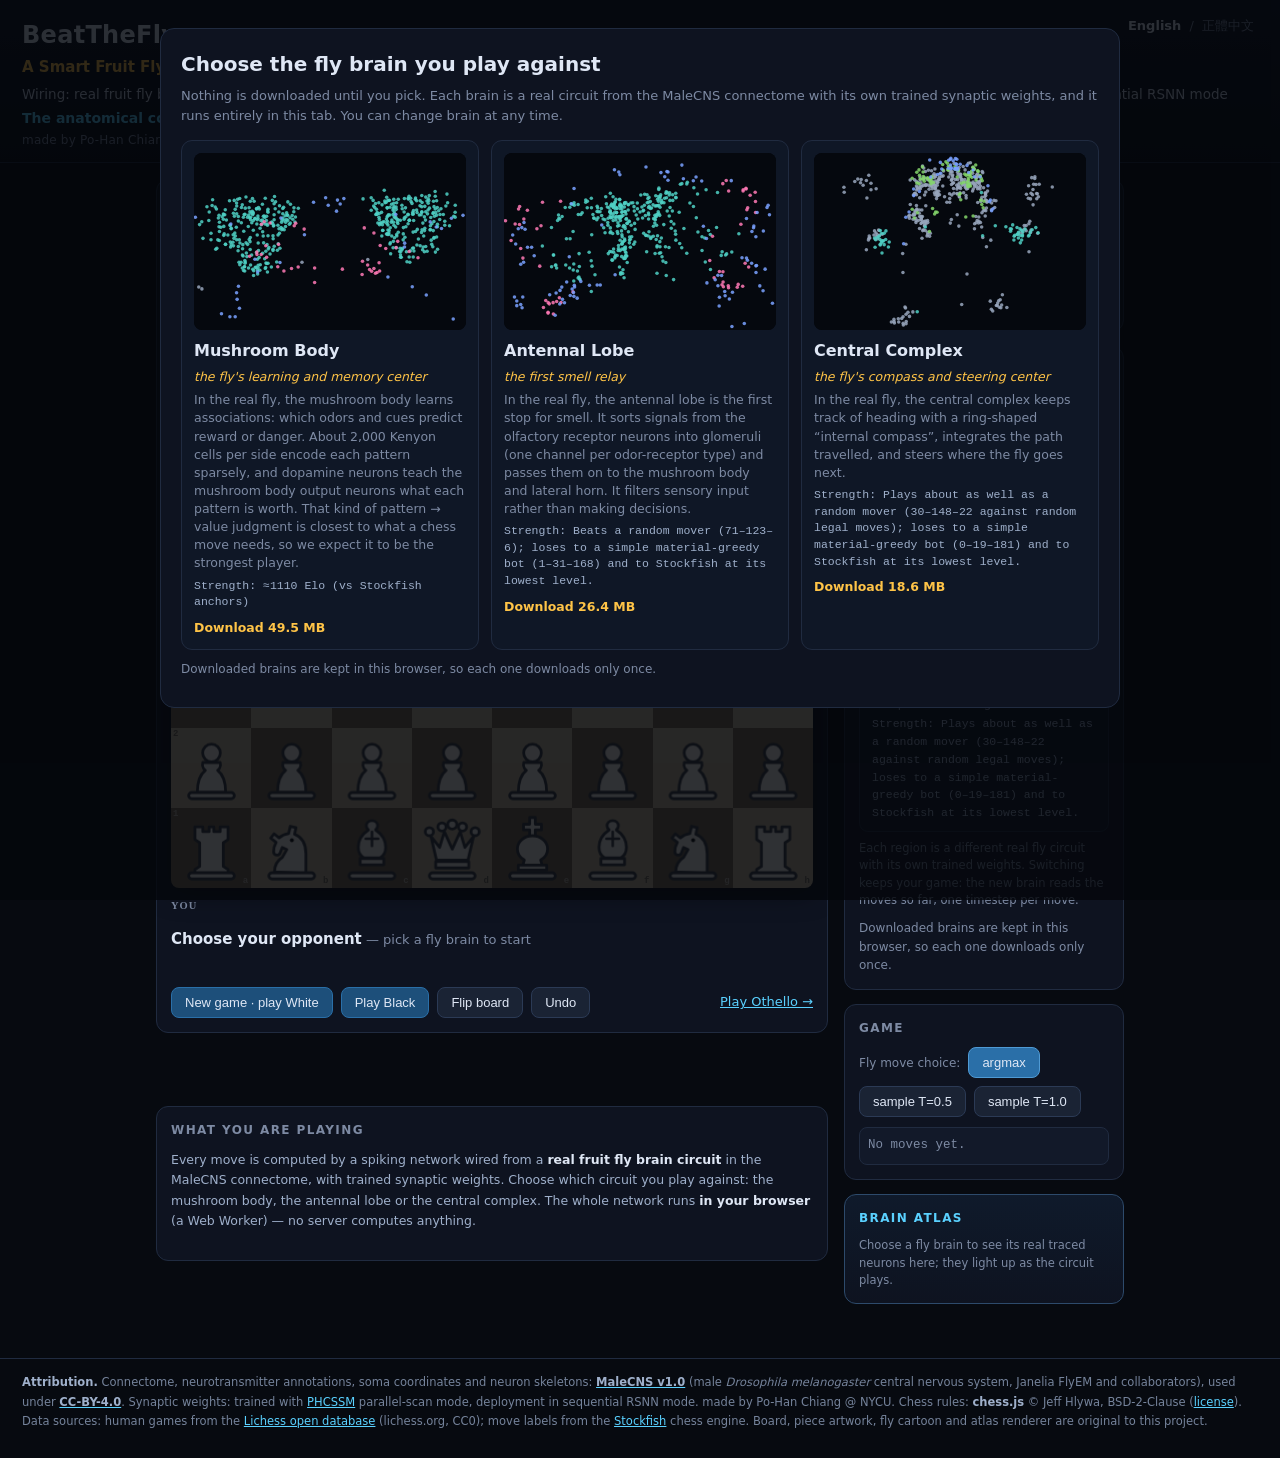
==== commit 38e33458: "Pong: three brain regions with a decaying fast weight; simpler pages The Pong fly can now be the cen" ====
--- a/chess/index.html
+++ b/chess/index.html
@@ -7,7 +7,12 @@
 <title>BeatTheFly: Chess</title>
 <meta name="description" content="BeatTheFly: play chess against a smart fruit fly. A spiking neural network wired from the real Drosophila mushroom-body connectome (MaleCNS), running in your browser.">
 <link rel="canonical" href="https://phclab.github.io/BeatTheFly/chess/">
+<link rel="alternate" hreflang="en" href="https://phclab.github.io/BeatTheFly/chess/">
+<link rel="alternate" hreflang="zh-Hant-TW" href="https://phclab.github.io/BeatTheFly/zh-TW/chess/">
+<link rel="alternate" hreflang="x-default" href="https://phclab.github.io/BeatTheFly/chess/">
 <meta property="og:type" content="website">
+<meta property="og:locale" content="en_US">
+<meta property="og:locale:alternate" content="zh_TW">
 <meta property="og:title" content="BeatTheFly: Chess">
 <meta property="og:description" content="BeatTheFly: play chess against a smart fruit fly. A spiking neural network wired from the real Drosophila mushroom-body connectome (MaleCNS), running in your browser.">
 <meta property="og:url" content="https://phclab.github.io/BeatTheFly/chess/">
@@ -17,6 +22,7 @@
 </head>
 <body>
 <header>
+  <nav class="langs" aria-label="Language"><a href="./" data-lang="en" hreflang="en" aria-current="page">English</a> / <a href="../zh-TW/chess/" data-lang="zh-TW" hreflang="zh-Hant-TW" lang="zh-Hant-TW">正體中文</a></nav>
   <h1 id="title"><a href="../" style="color:inherit;text-decoration:none">BeatTheFly</a></h1>
   <div class="tagline">A Smart Fruit Fly is playing chess against you</div>
   <div class="attrib">Wiring: real fruit fly brain (<a href="https://male-cns.janelia.org/" target="_blank" rel="noopener">MaleCNS
@@ -47,7 +53,7 @@
     </div>
   </div>
   <div id="colSide">
-    <div class="card" id="regionCard">
+    <div class="card" id="regionCard" data-side="picker">
       <h2>Opponent brain region</h2>
       <div class="regions" id="regionList"></div>
       <div class="legend"><span id="regionNote">Each region is a different real fly circuit with its own trained
@@ -64,7 +70,7 @@
       </div>
       <div class="moves" id="movelist"><span class="dim">No moves yet.</span></div>
     </div>
-    <div class="card">
+    <div class="card" data-side="command">
       <h2>Candidate moves</h2>
       <div id="cands"><div class="legend"><span>Make a move — the fly's move distribution appears
         here.</span></div></div>
@@ -81,12 +87,14 @@
   neurotransmitter annotations. On the right, those neurons are drawn at their <b>real measured soma
   positions</b> and light up as the circuit runs. The network's state is <b>never reset</b>: it carries
   forward from move to move, so what you see at move 40 descends from move 1. The whole network runs <b>in your browser</b> (a Web Worker) — no server computes anything.</p></div>
+    
+      <p class="warn" id="caveat"></p>
     </div>
     <div id="notePanels"></div>
   </div>
 </div>
 <footer>
-  <b>Attribution.</b> Connectome, neurotransmitter annotations, soma coordinates and neuron skeletons:
+  <span><b>Attribution.</b> Connectome, neurotransmitter annotations, soma coordinates and neuron skeletons:
   <a href="https://male-cns.janelia.org/" target="_blank" rel="noopener"><b>MaleCNS v1.0</b></a> (male
   <i>Drosophila melanogaster</i> central nervous system, Janelia FlyEM and collaborators), used under
   <a href="https://creativecommons.org/licenses/by/4.0/" target="_blank" rel="noopener"><b>CC-BY-4.0</b></a>.
@@ -95,9 +103,20 @@
   <span class="byline">made by Po-Han Chiang @ NYCU</span>. Chess rules: <b>chess.js</b> © Jeff Hlywa, BSD-2-Clause
   (<a href="../vendor/LICENSE.chessjs">license</a>). Data sources: human games from the
   <a href="https://database.lichess.org/" target="_blank" rel="noopener">Lichess open database</a> (lichess.org, CC0); move labels
-  from the <a href="https://stockfishchess.org/" target="_blank" rel="noopener">Stockfish</a> chess engine. Board, piece artwork, fly cartoon and atlas renderer are original to this project.
+  from the <a href="https://stockfishchess.org/" target="_blank" rel="noopener">Stockfish</a> chess engine. Board, piece artwork, fly cartoon and atlas renderer are original to this project.</span>
   <span id="footck"></span>
 </footer>
+<template id="mbNote"><p>In a real <i>Drosophila</i> this circuit learns odour→reward associations. Here the identical
+  wiring is fed chess: 789 board features (occupancy, castling rights, en-passant file, 50-move
+  clock, canonicalised to the side to move) plus the move history as tokens, projected onto the
+  Kenyon cells. The circuit takes <b>one timestep per move</b>; the readout of that timestep is the
+  move. Because the state is carried and never reset, the lateral signal keeps propagating across the
+  whole game.</p>
+  <p class="small">Move legality and SAN: <a href="https://github.com/jhlywa/chess.js">chess.js</a> by Jeff Hlywa
+  (BSD-2-Clause), vendored locally with its <a href="../vendor/LICENSE.chessjs">copyright notice</a>. The spiking
+  network runs in this page as plain JavaScript in a Web Worker and is checked numerically against the reference
+  implementation. The board, the chess piece artwork, the fly cartoon and the brain atlas renderer are original
+  work for this project — no third-party board library and no third-party piece set.</p></template>
 <div id="picker" hidden><div class="pbox">
   <h3>Choose the fly brain you play against</h3>
   <div class="sub">Nothing is downloaded until you pick. Each brain is a real circuit from the MaleCNS connectome with its
@@ -116,21 +135,12 @@
 <script src="../config.js"></script>
 <script type="module">
 import { Chess } from '../vendor/chess.esm.js';
+import { t, dataFile } from '../ui/i18n.js';
 import { openStore, modelPrefix, getComplete, usage, clearAll } from '../engine/store.js';
-import { $, esc, sleep, ST, FLY, rpc, start, newSession, think, mountPanels, loadModel, syncBrain, flyBegin, flyEnd, flyThinking,
+import { $, esc, sleep, SITE, ST, FLY, rpc, start, newSession, think, mountPanels, loadModel, syncBrain, flyBegin, flyEnd, flyThinking,
          flyPlace, flyTo, carryShow, carryHide, puff, flyToSquare, carryTo } from '../ui/shell.js';
 
-const MB_NOTE = `<p>In a real <i>Drosophila</i> this circuit learns odour→reward associations. Here the identical
-  wiring is fed chess: 789 board features (occupancy, castling rights, en-passant file, 50-move
-  clock, canonicalised to the side to move) plus the move history as tokens, projected onto the
-  Kenyon cells. The circuit takes <b>one timestep per move</b>; the readout of that timestep is the
-  move. Because the state is carried and never reset, the lateral signal keeps propagating across the
-  whole game.</p>
-  <p class="small">Move legality and SAN: <a href="https://github.com/jhlywa/chess.js">chess.js</a> by Jeff Hlywa
-  (BSD-2-Clause), vendored locally with its <a href="../vendor/LICENSE.chessjs">copyright notice</a>. The spiking
-  network runs in this page as plain JavaScript in a Web Worker and is checked numerically against the reference
-  implementation. The board, the chess piece artwork, the fly cartoon and the brain atlas renderer are original
-  work for this project — no third-party board library and no third-party piece set.</p>`;
+const MB_NOTE = document.getElementById('mbNote').innerHTML;
 mountPanels(MB_NOTE);
 
 Object.assign(ST, { human: 'white', orient: 'white', legal: [], fen: null, turn: 'w',
@@ -320,13 +330,13 @@
   const NAME = { q: 'queen', r: 'rook', b: 'bishop', n: 'knight' };
   const div = document.createElement('div'); div.className = 'promo';
   const box = document.createElement('div'); box.className = 'box';
-  box.innerHTML = '<div style="font-size:14px">Promote on <b>' + esc(dest) + '</b></div>';
+  box.innerHTML = '<div style="font-size:14px">' + t('Promote on {sq}', { sq: '<b>' + esc(dest) + '</b>' }) + '</div>';
   const pcs = document.createElement('div'); pcs.className = 'pcs';
-  ['q', 'r', 'b', 'n'].forEach(t => {
-    const o = opts.find(m => m.promo === t); if (!o) return;
+  ['q', 'r', 'b', 'n'].forEach(k => {
+    const o = opts.find(m => m.promo === k); if (!o) return;
     const el = document.createElement('div');
-    el.title = NAME[t]; el.className = 'promo-pc';
-    el.dataset.uci = o.uci; el.dataset.piece = NAME[t] + ' ' + ST.human;
+    el.title = t(NAME[k]); el.className = 'promo-pc';
+    el.dataset.uci = o.uci; el.dataset.piece = NAME[k] + ' ' + ST.human;
     pcs.appendChild(el);
   });
   box.appendChild(pcs); div.appendChild(box);
@@ -361,7 +371,7 @@
     syncBoard();
   } catch (_) {}
   try { await validate(); }
-  catch (e) { ST.moves.pop(); await validate(); renderStatus('rejected: ' + e.message); return; }
+  catch (e) { ST.moves.pop(); await validate(); renderStatus(t('rejected: {msg}', { msg: e.message })); return; }
   if (!ST.status.over && sideToMoveColor() !== ST.human) setTimeout(think, 60);
 }
 
@@ -371,7 +381,7 @@
     rows.push('<tr><td class="n">' + (i / 2 + 1) + '.</td><td class="' + (flyIsWhite ? 'f' : '') + '">' + esc(h[i]) +
       '</td><td class="' + (flyIsWhite ? '' : 'f') + '">' + (h[i + 1] ? esc(h[i + 1]) : '') + '</td></tr>');
   $('movelist').innerHTML = rows.length ? '<table>' + rows.join('') + '</table>'
-    : '<span class="dim">No moves yet. Fly moves are shown in gold.</span>';
+    : '<span class="dim">' + t('No moves yet. Fly moves are shown in gold.') + '</span>';
   $('movelist').scrollTop = 1e6;
 }
 const PNAME = { p: 'pawn', n: 'knight', b: 'bishop', r: 'rook', q: 'queen', k: 'king' };
@@ -379,36 +389,35 @@
   const host = $(hostId); host.innerHTML = '<span class="who">' + label + '</span>';
   const colour = lostBy === 'w' ? 'white' : 'black';
   const order = ['q', 'r', 'b', 'n', 'p'];
-  for (const t of (ST.captured[lostBy] || []).slice().sort((a, b) => order.indexOf(a) - order.indexOf(b))) {
+  for (const k of (ST.captured[lostBy] || []).slice().sort((a, b) => order.indexOf(a) - order.indexOf(b))) {
     const s = document.createElement('span'); s.className = 'cpc';
-    spriteInto(s, PNAME[t] + ' ' + colour); host.appendChild(s);
+    spriteInto(s, PNAME[k] + ' ' + colour); host.appendChild(s);
   }
   if (adv > 0) { const a = document.createElement('span'); a.className = 'adv'; a.textContent = '+' + adv; host.appendChild(a); }
 }
 function renderCaptured() {
   const flyC = ST.human === 'white' ? 'b' : 'w', humC = ST.human === 'white' ? 'w' : 'b';
-  capRow('capTop', 'FLY', humC, ST.advantage[flyC]);
-  capRow('capBot', 'YOU', flyC, ST.advantage[humC]);
+  capRow('capTop', t('FLY'), humC, ST.advantage[flyC]);
+  capRow('capBot', t('YOU'), flyC, ST.advantage[humC]);
 }
 function renderStatus(extra) {
-  const s = ST.status; let t;
+  const s = ST.status; let html;
   if (s.over) {
-    const who = s.result === '1-0' ? 'White wins' : s.result === '0-1' ? 'Black wins' : 'Draw';
-    t = '<span class="big">' + who + '</span> <span style="color:var(--dim)">— ' + esc(s.reason || '') + '</span>';
+    const who = s.result === '1-0' ? t('White wins') : s.result === '0-1' ? t('Black wins') : t('Draw');
+    html = '<span class="big">' + who + '</span> <span style="color:var(--dim)">— ' + esc(t(s.reason || '')) + '</span>';
   } else {
-    const side = ST.turn === 'w' ? 'White' : 'Black';
     const mine = sideToMoveColor() === ST.human;
-    t = '<span class="big">' + side + ' to move</span> <span style="color:var(--dim)">— ' +
-      (mine ? 'your turn' : (ST.busy ? 'the fly is thinking…' : 'the fly is up')) + '</span>' +
-      (s.check ? ' <span class="warn">check</span>' : '');
-  }
-  $('status').innerHTML = t + (extra ? ' <span style="color:var(--dim)">' + esc(extra) + '</span>' : '');
+    html = '<span class="big">' + (ST.turn === 'w' ? t('White to move') : t('Black to move')) + '</span> <span style="color:var(--dim)">— ' +
+      (mine ? t('your turn') : (ST.busy ? t('the fly is thinking…') : t('the fly is up'))) + '</span>' +
+      (s.check ? ' <span class="warn">' + t('check') + '</span>' : '');
+  }
+  $('status').innerHTML = html + (extra ? ' <span style="color:var(--dim)">' + esc(extra) + '</span>' : '');
 }
 function renderOver() {
   const s = ST.status;
   $('overbox').innerHTML = s.over
-    ? '<div class="over">Game over — <b>' + esc(s.reason || '') + '</b> (' + esc(s.result || '') +
-      '). Press <b>New game</b> to play again.</div>' : '';
+    ? '<div class="over">' + t('Game over — <b>{reason}</b> ({result}). Press <b>New game</b> to play again.',
+      { reason: esc(t(s.reason || '')), result: esc(s.result || '') }) + '</div>' : '';
 }
 
 function sqCenter(sq) {
@@ -471,7 +480,7 @@
 
 async function newGame(colour) {
   ST.moves = []; ST.human = colour; ST.orient = colour;
-  try { await newSession(); } catch (e) { renderStatus('cannot start the engine: ' + e.message); return; }
+  try { await newSession(); } catch (e) { renderStatus(t('cannot start the engine: {msg}', { msg: e.message })); return; }
   await validate();
   if (sideToMoveColor() !== ST.human) setTimeout(think, 120);
 }
@@ -489,7 +498,7 @@
 };
 
 const CFG = (window.FLY_CONFIG || {}).chess || {}, QS = new URLSearchParams(location.search);
-let REGIONS = [{ id: 'mb', name: 'Mushroom Body', desc: '', skel: 'data/mb_skel.json' }], CUR = null, SWITCHING = false;
+let REGIONS = [{ id: 'mb', name: t('Mushroom Body'), desc: '', skel: 'data/mb_skel.json' }], CUR = null, SWITCHING = false;
 const START_FEN = 'rnbqkbnr/pppppppp/8/8/8/8/PPPPPPPP/RNBQKBNR w KQkq - 0 1';
 function specFor(r) {
   const c = r.id === 'mb' ? CFG : ((CFG.REGIONS || {})[r.id] || {});
@@ -501,7 +510,7 @@
 function renderRegions() {
   $('regionList').innerHTML = REGIONS.map(r => '<button class="region' + (r.id === CUR ? ' on' : '') + '" data-id="' + r.id + '"' +
     (configured(r) ? '' : ' disabled') + '><b>' + esc(r.name) + '</b><span class="rd">' + esc(r.desc || '') + '</span>' +
-    '<span class="rs">' + (configured(r) ? 'Strength: ' + esc(r.strength || 'not measured yet (partially trained)') : 'weights location not configured') +
+    '<span class="rs">' + (configured(r) ? esc(t('Strength: {s}', { s: r.strength || t('not measured yet (partially trained)') })) : esc(t('weights location not configured'))) +
     '</span></button>').join('');
   $('regionList').querySelectorAll('button.region').forEach(b => { b.onclick = () => chooseBrain(b.dataset.id); });
 }
@@ -510,9 +519,9 @@
   const db = await openStore();
   for (const r of REGIONS) CACHED[r.id] = !!(db && r.model && await getComplete(db, modelPrefix(r.model, r.version, specFor(r).variant)));
   const u = db ? await usage(db) : { bytes: 0, models: [] };
-  const line = !db ? 'This browser cannot keep downloaded brains; each visit downloads again.'
-    : u.models.length ? 'Stored in this browser: ' + (u.bytes / 1e6).toFixed(1) + ' MB (' + u.models.map(m => esc(m.label || m.model)).join(', ') + ').'
-    : 'Downloaded brains are kept in this browser, so each one downloads only once.';
+  const line = !db ? t('This browser cannot keep downloaded brains; each visit downloads again.')
+    : u.models.length ? t('Stored in this browser: {mb} MB ({list}).', { mb: (u.bytes / 1e6).toFixed(1), list: u.models.map(m => esc(m.label || m.model)).join(', ') })
+    : t('Downloaded brains are kept in this browser, so each one downloads only once.');
   for (const [l, b] of [['storeLine', 'clearStore'], ['storeLine2', 'clearStore2']]) { $(l).innerHTML = line; $(b).hidden = !u.models.length; }
   renderPicker();
 }
@@ -523,26 +532,26 @@
 }
 function renderPicker() {
   $('pickList').innerHTML = REGIONS.map(r => '<button class="pick" data-id="' + r.id + '"' + (configured(r) ? '' : ' disabled') + '>' +
-    (r.thumb ? '<img src="../' + esc(r.thumb) + '" alt="" width="200" height="130">' : '') +
+    (r.thumb ? '<img src="' + esc(new URL(r.thumb, SITE).href) + '" alt="" width="200" height="130">' : '') +
     '<b>' + esc(r.name) + '</b>' + (r.tagline ? '<span class="tg">' + esc(r.tagline) + '</span>' : '') +
     '<span class="rd">' + esc(r.about || r.desc || '') + '</span>' +
-    '<span class="rs">Strength: ' + esc(r.strength || 'not measured yet') + '</span>' +
-    '<span class="sz">' + (!configured(r) ? 'weights location not configured' : CACHED[r.id] ? 'Downloaded ✓ (loads instantly)' :
-      (r.size_mb ? 'Download ' + r.size_mb.toFixed(1) + ' MB' : '')) +
+    '<span class="rs">' + esc(t('Strength: {s}', { s: r.strength || t('not measured yet') })) + '</span>' +
+    '<span class="sz">' + (!configured(r) ? esc(t('weights location not configured')) : CACHED[r.id] ? t('Downloaded ✓ (loads instantly)') :
+      (r.size_mb ? t('Download {mb} MB', { mb: r.size_mb.toFixed(1) }) : '')) +
     '</span></button>').join('');
   $('pickList').querySelectorAll('button.pick').forEach(b => { b.onclick = () => chooseBrain(b.dataset.id); });
 }
 const showPicker = on => { $('picker').hidden = !on; };
 const setBusy = on => { if (on) $('regionList').setAttribute('aria-busy', 'true'); else $('regionList').removeAttribute('aria-busy'); };
 function waitingState() {
-  $('brainPanels').innerHTML = '<div class="card hero"><h2>Brain atlas</h2><div class="legend"><span>Choose a fly brain to see its ' +
-    'real traced neurons here; they light up as the circuit plays.</span></div></div>';
+  $('brainPanels').innerHTML = '<div class="card hero"><h2>' + t('Brain atlas') + '</h2><div class="legend"><span>' +
+    t('Choose a fly brain to see its real traced neurons here; they light up as the circuit plays.') + '</span></div></div>';
   $('notePanels').innerHTML = '';
-  $('whatNote').innerHTML = '<p>Every move is computed by a spiking network wired from a <b>real fruit fly brain circuit</b> in the ' +
+  $('whatNote').innerHTML = '<p>' + t('Every move is computed by a spiking network wired from a <b>real fruit fly brain circuit</b> in the ' +
     'MaleCNS connectome, with trained synaptic weights. Choose which circuit you play against: the mushroom body, the antennal lobe ' +
-    'or the central complex. The whole network runs <b>in your browser</b> (a Web Worker) — no server computes anything.</p>';
+    'or the central complex. The whole network runs <b>in your browser</b> (a Web Worker) — no server computes anything.') + '</p>';
   boardSet({ fen: START_FEN, orientation: 'white', movable: null, dests: new Map(), lastMove: null, check: null });
-  $('status').innerHTML = '<span class="big">Choose your opponent</span> <span style="color:var(--dim)">— pick a fly brain to start</span>';
+  $('status').innerHTML = '<span class="big">' + t('Choose your opponent') + '</span> <span style="color:var(--dim)">' + t('— pick a fly brain to start') + '</span>';
 }
 async function chooseBrain(id) {
   if (ST.model) return switchRegion(id);
@@ -553,7 +562,7 @@
     await loadModel(specFor(r));
   } catch (e) {
     $('loader').style.display = 'none'; CUR = null; renderRegions(); SWITCHING = false; setBusy(false);
-    $('pickErr').textContent = 'Could not load ' + r.name + ': ' + e.message; showPicker(true); return;
+    $('pickErr').textContent = t('Could not load {name}: {msg}', { name: r.name, msg: e.message }); showPicker(true); return;
   }
   SWITCHING = false;
   updateWhat();
@@ -562,18 +571,20 @@
   setBusy(false);
 }
 function updateWhat() {
-  const d = ST.info, name = d.region ? d.region.name.toLowerCase() : 'mushroom-body';
-  $('whatNote').innerHTML = '<p>Every move is computed by a spiking network wired from the <b>real MaleCNS ' + esc(name) +
-    '\n  connectome</b> — ' + d.H.toLocaleString('en-US') + ' measured neurons, ' + Number(d.edges).toLocaleString('en-US') +
-    ' neuron-to-neuron connections, excitatory/inhibitory signs from\n  neurotransmitter annotations. On the right, those neurons are drawn at their <b>real measured soma\n  positions</b> and light up as the circuit runs. ' +
-    'The network\'s state is <b>never reset</b>: it carries\n  forward from move to move, so what you see at move 40 descends from move 1. The whole network runs <b>in your browser</b> (a Web Worker) — no server computes anything.</p>';
+  const d = ST.info, name = d.region ? t(d.region.name).toLowerCase() : t('mushroom-body');
+  $('whatNote').innerHTML = '<p>' + t('Every move is computed by a spiking network wired from the <b>real MaleCNS {name} connectome</b> — ' +
+    '{H} measured neurons, {E} neuron-to-neuron connections, excitatory/inhibitory signs from neurotransmitter annotations. ' +
+    'On the right, those neurons are drawn at their <b>real measured soma positions</b> and light up as the circuit runs. ' +
+    'The network\'s state is <b>never reset</b>: it carries forward from move to move, so what you see at move 40 descends from move 1. ' +
+    'The whole network runs <b>in your browser</b> (a Web Worker) — no server computes anything.',
+    { name: esc(name), H: d.H.toLocaleString('en-US'), E: Number(d.edges).toLocaleString('en-US') }) + '</p>';
 }
 async function switchRegion(id) {
   if (id === CUR || SWITCHING) return;
   const r = REGIONS.find(x => x.id === id), prev = REGIONS.find(x => x.id === CUR);
   if (!r || !configured(r)) return;
   SWITCHING = true; CUR = id; renderRegions(); setBusy(true);
-  syncBoard(); renderStatus('loading the ' + r.name.toLowerCase() + '…');
+  syncBoard(); renderStatus(t('loading the {name}…', { name: r.name.toLowerCase() }));
   while (ST.busy || FLY.busy || ST.anim) await sleep(100);
   try {
     await loadModel(specFor(r));
@@ -593,7 +604,7 @@
 
 boardInit($('boardwrap'), onUserMove);
 try {
-  const rs = await fetch('../data/regions_chess.json');
+  const rs = await fetch(new URL(dataFile('data/regions_chess.json'), SITE));
   if (rs.ok) REGIONS = (await rs.json()).regions;
 } catch (_) {}
 const want = REGIONS.find(r => r.id === QS.get('brain'));
@@ -606,32 +617,34 @@
   initialModel: () => (CUR ? specFor(REGIONS.find(r => r.id === CUR)) : null),
   modelNote: () => ((REGIONS.find(r => r.id === CUR) || {}).desc || ''),
   kind: 'chess',
+  minimal: true,
   render: boardRender,
   sync: syncBoard,
   renderStatus,
   sqCenter,
-  vocabText: v => v + ' UCI tokens',
+  vocabText: v => t('{n} UCI tokens', { n: v }),
   onGameOver(status) { ST.status = status; renderStatus(); renderOver(); },
   onFinal(ev) { const preFen = ST.fen; ST.moves.push(ev.move); return flyPlayMove(ev, preFen); },
   caveat(st, region) {
     const pc = v => (100 * v).toFixed(1) + '%';
+    const tail = t('There is no search and no evaluation function: each move is one timestep of the network, restricted to legal moves by chess.js. ' +
+      'The interesting claim is <i>which substrate is computing</i>.');
     if (region) return {
-      html: '<b>Honest caveat.</b> This ' + esc(region.name.toLowerCase()) + ' model is only partially trained and plays ' +
-        'far weaker than the mushroom body. ' + (region.strength ? esc(region.strength.replace(/\.$/, '')) + '. ' : 'Its strength has not been measured yet. ') +
-        'There is no search and no evaluation function: each move is one timestep of the network, restricted to legal moves by chess.js. ' +
-        'The interesting claim is <i>which substrate is computing</i>.',
-      row: region.strength ? esc(region.strength) : 'not measured yet (partially trained)',
+      html: t('<b>Honest caveat.</b> This {name} model is only partially trained and plays far weaker than the mushroom body.',
+        { name: esc(region.name.toLowerCase()) }) + ' ' +
+        (region.strength ? esc(region.strength.replace(/[.。]$/, '')) + t('.') : t('Its strength has not been measured yet.')) + ' ' + tail,
+      row: region.strength ? esc(region.strength) : t('not measured yet (partially trained)'),
     };
-    if (!st || !st.elo_text) return { html: '<b>Honest caveat.</b> This is not a strong engine, and the strength of this model has not been measured yet. ' +
-      'Every move is restricted to legal moves by chess.js. The interesting claim is <i>which substrate is computing</i>.' };
+    if (!st || !st.elo_text) return { html: t('<b>Honest caveat.</b> This is not a strong engine, and the strength of this model has not been measured yet. ' +
+      'Every move is restricted to legal moves by chess.js. The interesting claim is <i>which substrate is computing</i>.') };
     return {
-      html: '<b>Honest caveat.</b> This is not a strong engine: ' + esc(st.elo_text) +
-        (st.vs_previous_text ? ' (' + esc(st.vs_previous_text) + ')' : '') + '. On ' + esc(st.test_label) + ' it picks Stockfish\'s best move <b>' +
-        pc(st.sf_agreement) + '</b> of the time (opening ' + pc(st.sf_opening) + ', early middlegame ' + pc(st.sf_early_mid) +
-        ', middlegame ' + pc(st.sf_middlegame) + ', endgame ' + pc(st.sf_endgame) + ') and the move the human played ' +
-        pc(st.human_move_match) + '. There is no search and no evaluation function: each move is one timestep of the ' +
-        'network, restricted to legal moves by chess.js. The interesting claim is <i>which substrate is computing</i>.',
-      row: esc(st.elo_text) + ' · Stockfish best-move agreement ' + pc(st.sf_agreement) + ' · human move-match ' + pc(st.human_move_match),
+      html: t('<b>Honest caveat.</b> This is not a strong engine: {elo}{prev}. On {test} it picks Stockfish\'s best move <b>{sf}</b> of the time ' +
+        '(opening {op}, early middlegame {em}, middlegame {mg}, endgame {eg}) and the move the human played {hm}.',
+        { elo: esc(st.elo_text), prev: st.vs_previous_text ? t(' ({x})', { x: esc(st.vs_previous_text) }) : '', test: esc(st.test_label),
+          sf: pc(st.sf_agreement), op: pc(st.sf_opening), em: pc(st.sf_early_mid), mg: pc(st.sf_middlegame), eg: pc(st.sf_endgame),
+          hm: pc(st.human_move_match) }) + ' ' + tail,
+      row: t('{elo} · Stockfish best-move agreement {sf} · human move-match {hm}',
+        { elo: esc(st.elo_text), sf: pc(st.sf_agreement), hm: pc(st.human_move_match) }),
     };
   },
 }).then(() => {
--- a/ui/app.css
+++ b/ui/app.css
@@ -20,7 +20,7 @@
 header .byline{margin-top:3px;font-size:12px;color:var(--dim);letter-spacing:.2px}
 @media (max-width:600px){header{padding:13px 14px 10px} header h1{font-size:21px} header .tagline{font-size:14px}
   header .attrib{font-size:12.5px} header .claim{font-size:13px} header .attrib .sep{display:block;height:0;overflow:hidden;margin:0}}
-.wrap{display:grid;grid-template-columns:var(--bcol,430px) minmax(340px,560px);grid-template-areas:"board side" "notes side";
+.wrap{display:grid;grid-template-columns:var(--bcol,430px) minmax(170px,280px);grid-template-areas:"board side" "notes side";
   gap:16px;padding:16px 22px 40px;align-items:start;justify-content:center}
 #colBoard{grid-area:board;min-width:0;overflow-x:clip} #colSide{grid-area:side;min-width:0} #colNotes{grid-area:notes;min-width:0}
 #colSide .grid4{grid-template-columns:1fr 1fr}
@@ -228,4 +228,30 @@
 .store{font-size:12px;color:var(--dim);margin-top:10px;display:flex;flex-wrap:wrap;align-items:center;gap:8px}
 .regions[aria-busy="true"] .region{opacity:.6;pointer-events:none}
 .pick .tg{font-size:12.5px;color:var(--gold);font-style:italic;margin-top:-2px}
-
+header{position:relative}
+.langs{position:absolute;top:16px;right:22px;font-size:13px;color:var(--dim)}
+.langs a{color:var(--dim);text-decoration:none;padding:2px 4px;border-radius:5px}
+.langs a[aria-current]{color:var(--ink);font-weight:600}
+.langs a.pref{box-shadow:inset 0 0 0 1px var(--gold)}
+.claim-en{display:block;font-size:11.5px;font-weight:400;color:var(--dim);margin-top:2px}
+:lang(zh-Hant-TW) body{font-family:ui-sans-serif,system-ui,-apple-system,"Segoe UI",Roboto,"Helvetica Neue","PingFang TC","Noto Sans TC","Noto Sans CJK TC","Microsoft JhengHei",sans-serif}
+.gamecard .pic.pong{background:#05080e;position:relative;border:1px solid var(--line)}
+.gamecard .pic.pong::after{content:"";position:absolute;left:50%;top:6%;bottom:6%;border-left:2px dashed #1d2a3f}
+.gamecard .pic.pong i{position:absolute;display:block}
+.gamecard .pic.pong .pd{width:3%;height:26%;border-radius:3px}
+.gamecard .pic.pong .pd.l{left:5%;top:30%;background:var(--gold)} .gamecard .pic.pong .pd.r{right:5%;top:48%;background:var(--accent)}
+.gamecard .pic.pong .bl{width:4%;aspect-ratio:1;border-radius:50%;background:#f4f7ff;left:30%;top:40%}
+#court{display:block;width:100%;height:100%;touch-action:none;cursor:ns-resize}
+.score{display:flex;justify-content:space-between;align-items:center;font:600 13px/1 ui-monospace,monospace;color:var(--dim);margin:2px 2px 8px}
+.score b{font-size:22px;color:var(--ink)} .score .fly b{color:var(--gold)} .score .you b{color:var(--accent)}
+.act{display:grid;grid-template-columns:62px 1fr 52px;gap:8px;align-items:center;padding:3px 0;font:13px ui-monospace,monospace}
+.act .bar{height:13px;background:#131b2a;border-radius:6px;overflow:hidden}
+.act .bar i{display:block;height:100%;width:0;background:linear-gradient(90deg,#2b6fa0,#5ad1ff)}
+.act.on{color:var(--gold)} .act.on .bar i{background:linear-gradient(90deg,#a97a13,#ffc447)}
+.act .pv{text-align:right;color:#9fb0cb;font-size:12px}
+#rogrid{display:grid;grid-template-columns:repeat(auto-fill,minmax(14px,1fr));gap:3px;margin-top:10px}
+#rogrid i{display:block;aspect-ratio:1;border-radius:3px;border:1px solid transparent}
+#rogrid i.on{border-color:#fff;box-shadow:0 0 6px rgba(255,196,71,.9)}
+.rt{font:12px ui-monospace,monospace;color:#9fb0cb;margin-top:6px}
+.rt .warn{font-weight:600}
+#boardwrap.pongcourt{aspect-ratio:auto}
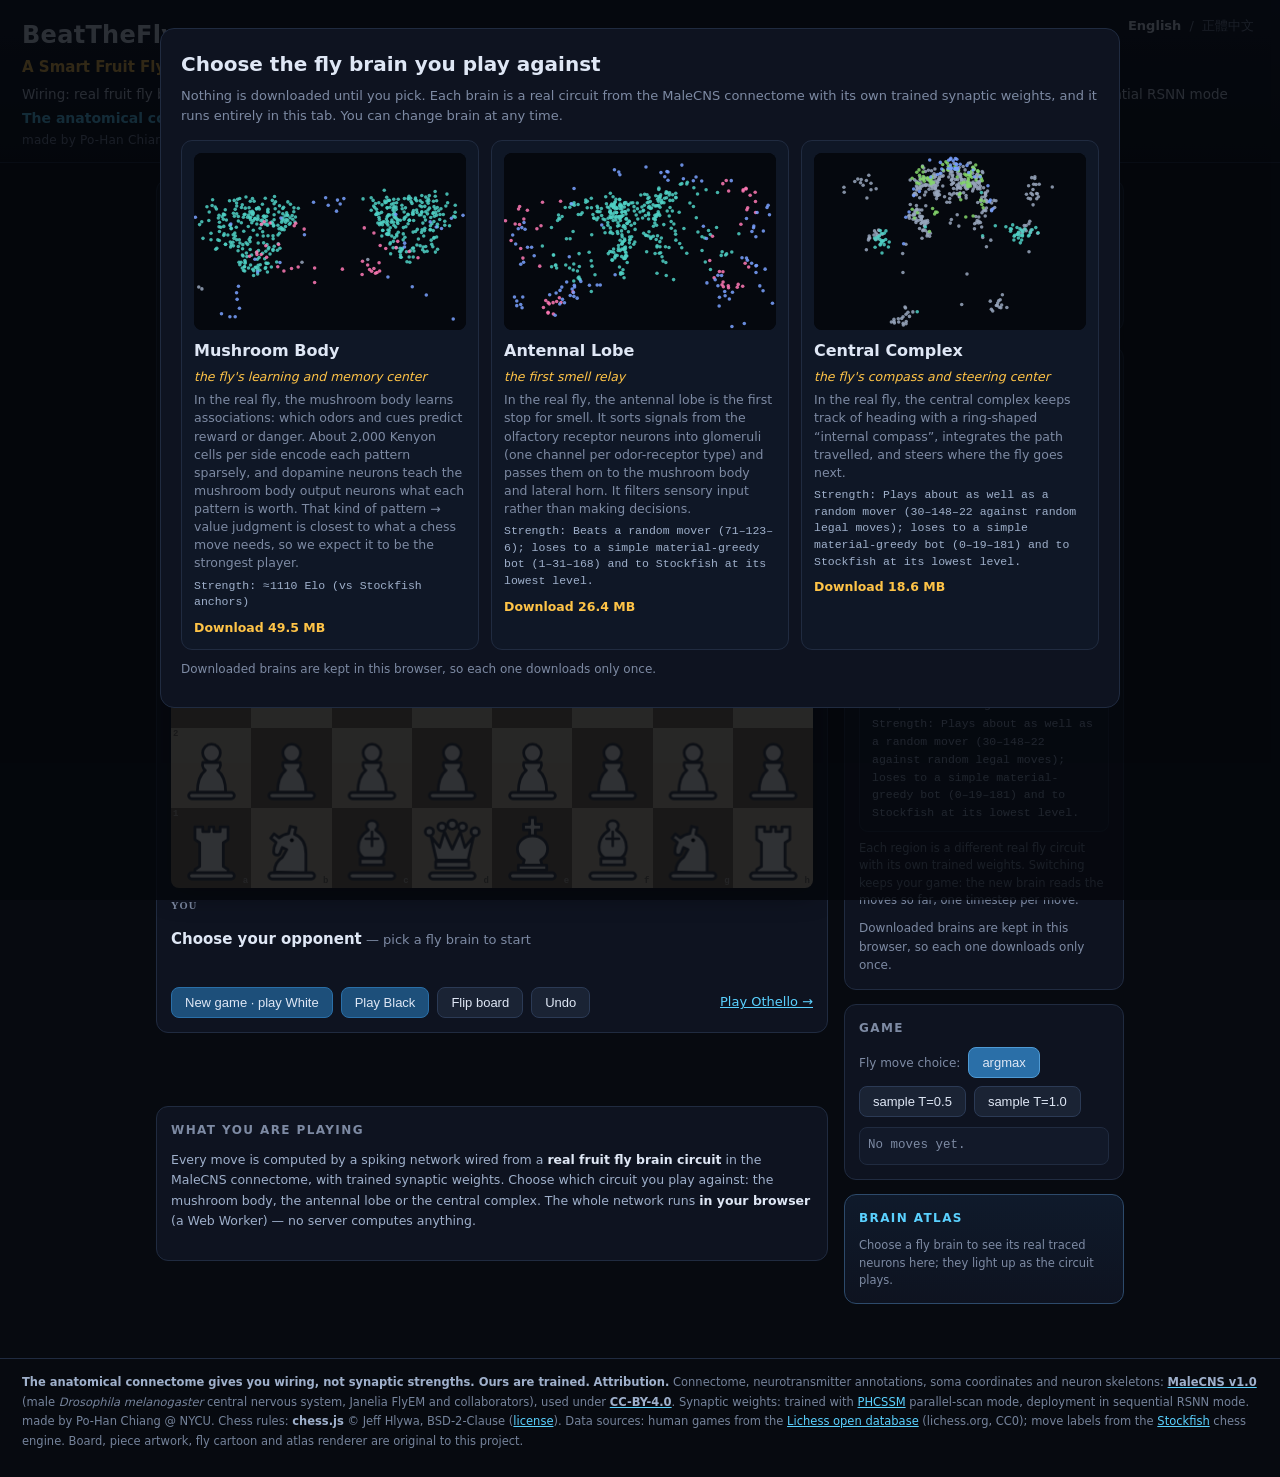
==== commit 213197f4: "Phone layout: brain and command above the board; fix empty candidate moves On a phone the board take" ====
--- a/chess/index.html
+++ b/chess/index.html
@@ -20,7 +20,7 @@
 <link rel="icon" href="data:image/svg+xml,%3Csvg xmlns='http://www.w3.org/2000/svg' viewBox='0 0 60 44'%3E%3Cellipse cx='26' cy='12' rx='13' ry='6.5' fill='%23cde8ff' fill-opacity='.8' transform='rotate(-22 26 12)'/%3E%3Cellipse cx='26' cy='20' rx='13' ry='6.5' fill='%23cde8ff' fill-opacity='.8' transform='rotate(22 26 20)'/%3E%3Cellipse cx='27' cy='24' rx='14' ry='9' fill='%233b4657'/%3E%3Cellipse cx='40' cy='22' rx='8.5' ry='7.5' fill='%232a3340'/%3E%3Cellipse cx='45.5' cy='19' rx='5' ry='5.2' fill='%23e2452f'/%3E%3Cellipse cx='45.5' cy='26' rx='4.4' ry='4.6' fill='%23e2452f'/%3E%3C/svg%3E">
 <link rel="stylesheet" href="../ui/app.css">
 </head>
-<body>
+<body class="gamepage">
 <header>
   <nav class="langs" aria-label="Language"><a href="./" data-lang="en" hreflang="en" aria-current="page">English</a> / <a href="../zh-TW/chess/" data-lang="zh-TW" hreflang="zh-Hant-TW" lang="zh-Hant-TW">正體中文</a></nav>
   <h1 id="title"><a href="../" style="color:inherit;text-decoration:none">BeatTheFly</a></h1>
@@ -32,7 +32,7 @@
   <div class="byline">made by Po-Han Chiang @ NYCU</div>
 </header>
 
-<div class="wrap">
+<div class="wrap phonegrid">
   <div id="colBoard">
     <div class="card">
       <h2>Board</h2>
@@ -94,7 +94,8 @@
   </div>
 </div>
 <footer>
-  <span><b>Attribution.</b> Connectome, neurotransmitter annotations, soma coordinates and neuron skeletons:
+  <span><b>The anatomical connectome gives you wiring, not synaptic strengths. Ours are trained.</b>
+  <b>Attribution.</b> Connectome, neurotransmitter annotations, soma coordinates and neuron skeletons:
   <a href="https://male-cns.janelia.org/" target="_blank" rel="noopener"><b>MaleCNS v1.0</b></a> (male
   <i>Drosophila melanogaster</i> central nervous system, Janelia FlyEM and collaborators), used under
   <a href="https://creativecommons.org/licenses/by/4.0/" target="_blank" rel="noopener"><b>CC-BY-4.0</b></a>.
--- a/ui/app.css
+++ b/ui/app.css
@@ -255,3 +255,22 @@
 .rt{font:12px ui-monospace,monospace;color:#9fb0cb;margin-top:6px}
 .rt .warn{font-weight:600}
 #boardwrap.pongcourt{aspect-ratio:auto}
+@media (max-width:600px){
+  .phonegrid{padding-left:0;padding-right:0;grid-template-columns:1fr 1fr;gap:8px}
+  .phonegrid>#colBoard,.phonegrid>#colSide,.phonegrid>#colNotes{display:contents}
+  .phonegrid #colSide>#atlasCard{grid-column:1;order:1;margin-bottom:0}
+  .phonegrid #colSide>.card[data-side="command"]{grid-column:2;order:1;margin-bottom:0}
+  .phonegrid #colBoard>.card{grid-column:1/-1;order:2;margin-bottom:0;border-radius:0;border-left:0;border-right:0}
+  .phonegrid #colSide>.card[data-side="picker"]{grid-column:1/-1;order:3}
+  .phonegrid #colSide>.card{grid-column:1/-1;order:4}
+  .phonegrid #colNotes>.card{grid-column:1/-1;order:4}
+  .phonegrid .phonehide{display:none}
+  body.gamepage header .attrib,body.gamepage header .claim,body.gamepage header .byline{display:none}
+  body.gamepage header{padding-bottom:8px}
+  .phonegrid .card[data-side="command"] #rogrid{max-height:132px;overflow-y:auto;overscroll-behavior:contain}
+  .phonegrid #atlasCard .scrub,.phonegrid #atlasCard .alab{display:none}
+  .phonegrid #atlasCard .legend{display:none}
+  .phonegrid #atlasCard h2 .sm{display:none}
+  .phonegrid #atlasCard,.phonegrid .card[data-side="command"]{padding:8px}
+  .phonegrid .card[data-side="command"]>.legend{display:none}
+}
